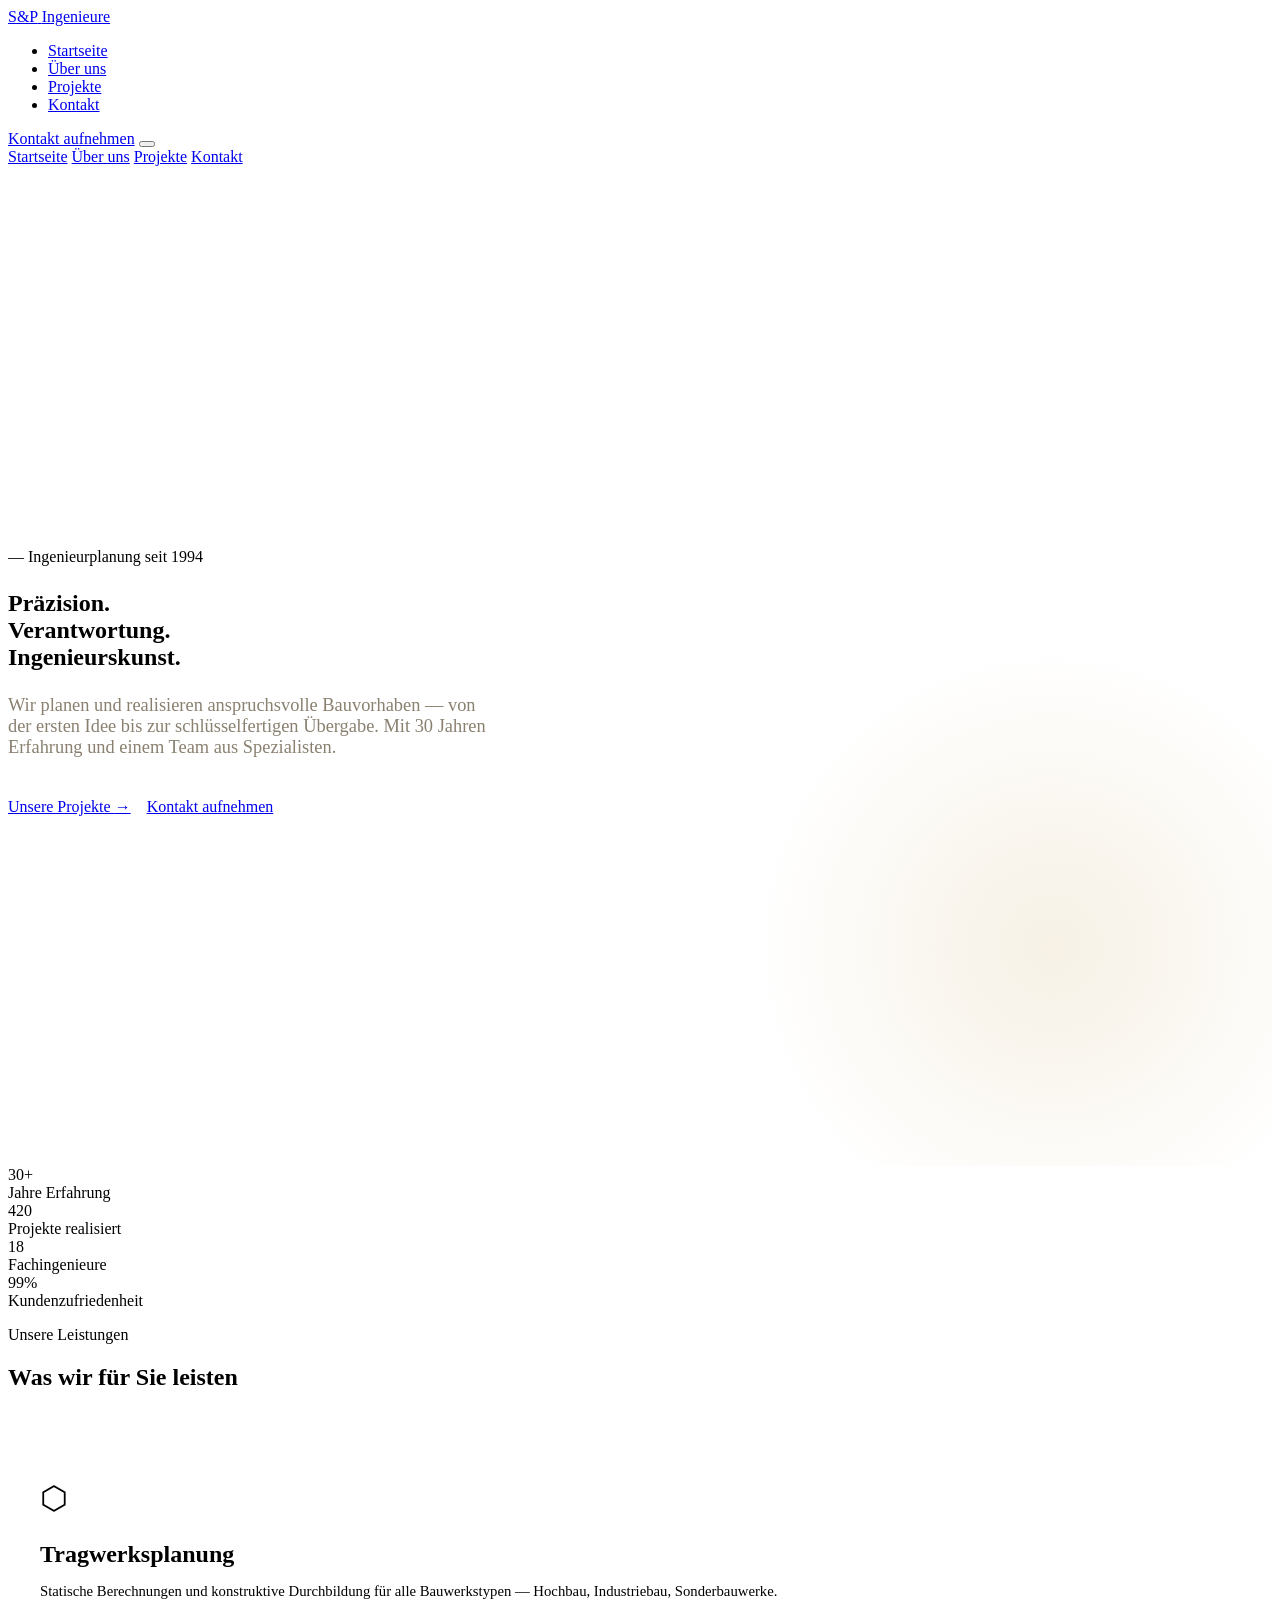
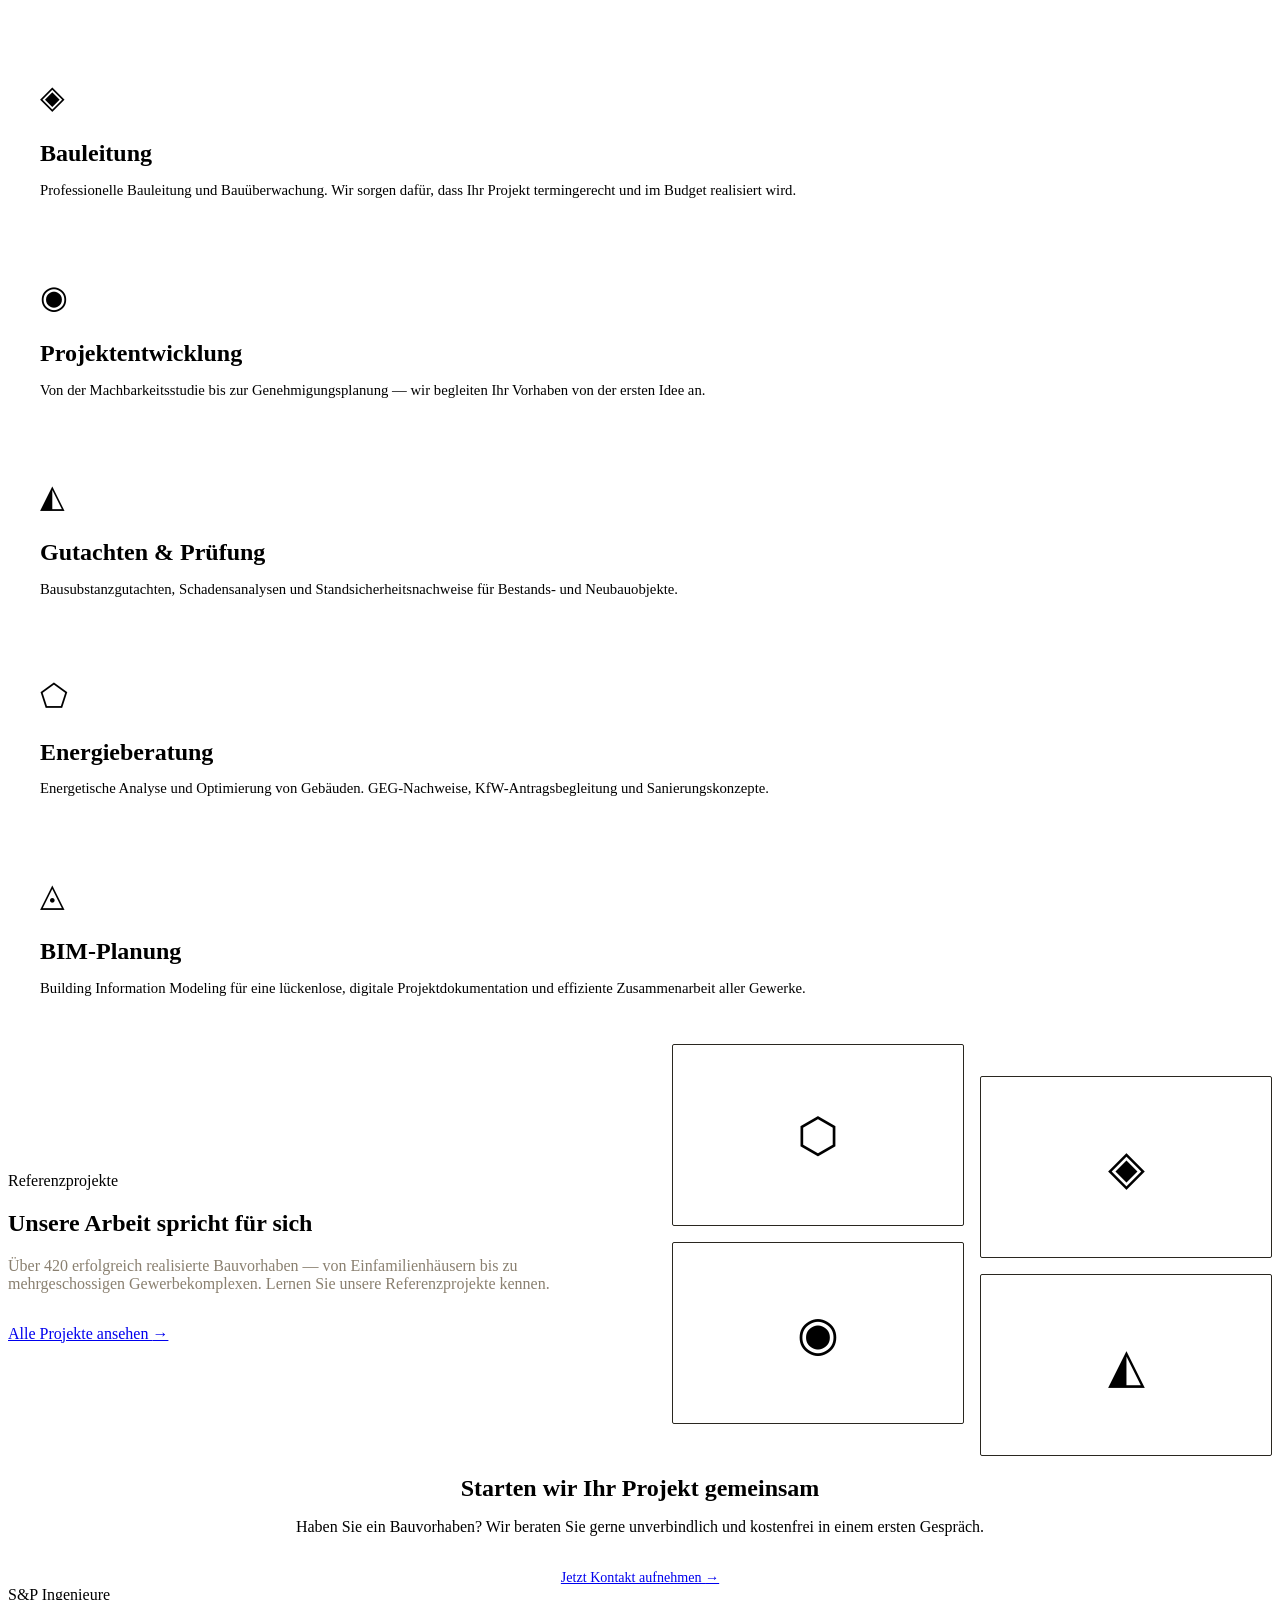
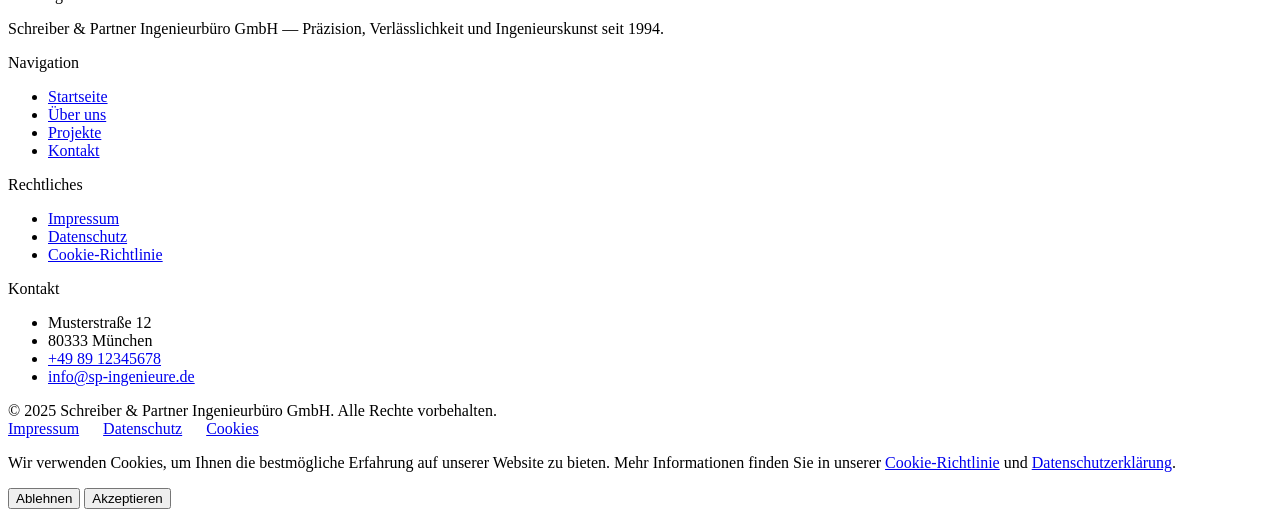
==== index.html @ a84a6de0 "Add files via upload" ====
<!DOCTYPE html>
<html lang="de">
<head>
  <meta charset="UTF-8">
  <meta name="viewport" content="width=device-width, initial-scale=1.0">
  <meta name="description" content="Schreiber & Partner Ingenieure – Ihr Ingenieurbüro für Tragwerksplanung, Bauleitung und Projektentwicklung.">
  <title>Schreiber & Partner Ingenieure</title>
  <link rel="stylesheet" href="static/css/main.css">
  <link rel="icon" href="static/img/placeholder.svg" type="image/svg+xml">
</head>
<body>

<!-- ── Navigation ──────────────────────────────────────────── -->
<nav class="site-nav" role="navigation" aria-label="Hauptnavigation">
  <div class="container">
    <a href="index.html" class="nav-logo" aria-label="Schreiber & Partner Ingenieure – Startseite">
      <span class="nav-logo-mark">S&amp;P</span>
      <span class="nav-logo-tag">Ingenieure</span>
    </a>
    <ul class="nav-links" role="list">
      <li><a href="index.html">Startseite</a></li>
      <li><a href="ueber-uns.html">Über uns</a></li>
      <li><a href="projekte.html">Projekte</a></li>
      <li><a href="kontakt.html">Kontakt</a></li>
    </ul>
    <a href="kontakt.html" class="btn btn--primary nav-cta">Kontakt aufnehmen</a>
    <button class="nav-hamburger" aria-label="Menü öffnen" aria-expanded="false" aria-controls="mobile-menu">
      <span></span><span></span><span></span>
    </button>
  </div>
</nav>

<!-- ── Mobile Menu ─────────────────────────────────────────── -->
<div class="mobile-menu" id="mobile-menu" role="navigation" aria-label="Mobilnavigation">
  <a href="index.html">Startseite</a>
  <a href="ueber-uns.html">Über uns</a>
  <a href="projekte.html">Projekte</a>
  <a href="kontakt.html">Kontakt</a>
</div>

<main class="page-body">

  <!-- ── Hero ──────────────────────────────────────────────── -->
  <section class="hero section--dark" style="padding-block:7rem 6rem;position:relative;overflow:hidden;min-height:88vh;display:flex;align-items:center;">
    <div style="position:absolute;inset:0;background:repeating-linear-gradient(90deg,transparent,transparent 79px,rgba(255,255,255,0.025) 79px,rgba(255,255,255,0.025) 80px);pointer-events:none;"></div>
    <div style="position:absolute;bottom:-80px;right:-80px;width:600px;height:600px;border-radius:50%;background:radial-gradient(circle,rgba(184,137,42,0.12) 0%,transparent 70%);pointer-events:none;"></div>
    <div class="container" style="position:relative;">
      <p class="label" style="color:var(--col-accent);margin-bottom:1.5rem;" data-reveal>— Ingenieurplanung seit 1994</p>
      <h1 data-reveal data-reveal-delay="80" style="max-width:14ch;margin-bottom:1.5rem;color:var(--col-white);">
        Präzision.<br>Verantwortung.<br>Ingenieurskunst.
      </h1>
      <p data-reveal data-reveal-delay="160" style="font-size:1.15rem;color:#8a8070;max-width:52ch;margin-bottom:2.5rem;">
        Wir planen und realisieren anspruchsvolle Bauvorhaben — von der ersten Idee bis zur schlüsselfertigen Übergabe. Mit 30 Jahren Erfahrung und einem Team aus Spezialisten.
      </p>
      <div data-reveal data-reveal-delay="240" style="display:flex;gap:1rem;flex-wrap:wrap;">
        <a href="projekte.html" class="btn btn--primary">Unsere Projekte <span class="arrow">→</span></a>
        <a href="kontakt.html" class="btn btn--outline-light">Kontakt aufnehmen</a>
      </div>
    </div>
  </section>

  <!-- ── Stats ─────────────────────────────────────────────── -->
  <div class="stats-strip">
    <div class="container">
      <div class="stats-grid">
        <div data-reveal>
          <div class="stat-number">30+</div>
          <div class="stat-label">Jahre Erfahrung</div>
        </div>
        <div data-reveal data-reveal-delay="80">
          <div class="stat-number">420</div>
          <div class="stat-label">Projekte realisiert</div>
        </div>
        <div data-reveal data-reveal-delay="160">
          <div class="stat-number">18</div>
          <div class="stat-label">Fachingenieure</div>
        </div>
        <div data-reveal data-reveal-delay="240">
          <div class="stat-number">99%</div>
          <div class="stat-label">Kundenzufriedenheit</div>
        </div>
      </div>
    </div>
  </div>

  <!-- ── Leistungen ────────────────────────────────────────── -->
  <section class="section">
    <div class="container">
      <div style="margin-bottom:3.5rem;" data-reveal>
        <span class="accent-line"></span>
        <p class="label">Unsere Leistungen</p>
        <h2>Was wir für Sie leisten</h2>
      </div>
      <div class="grid-3">
        <div class="leistung-card" data-reveal style="padding:2rem;border:1px solid var(--col-border);background:var(--col-white);">
          <div style="font-size:2rem;margin-bottom:1.2rem;">⬡</div>
          <h3 style="font-size:1.5rem;margin-bottom:.75rem;">Tragwerksplanung</h3>
          <p style="font-size:.92rem;color:var(--col-muted);">Statische Berechnungen und konstruktive Durchbildung für alle Bauwerkstypen — Hochbau, Industriebau, Sonderbauwerke.</p>
        </div>
        <div class="leistung-card" data-reveal data-reveal-delay="80" style="padding:2rem;border:1px solid var(--col-border);background:var(--col-white);">
          <div style="font-size:2rem;margin-bottom:1.2rem;">◈</div>
          <h3 style="font-size:1.5rem;margin-bottom:.75rem;">Bauleitung</h3>
          <p style="font-size:.92rem;color:var(--col-muted);">Professionelle Bauleitung und Bauüberwachung. Wir sorgen dafür, dass Ihr Projekt termingerecht und im Budget realisiert wird.</p>
        </div>
        <div class="leistung-card" data-reveal data-reveal-delay="160" style="padding:2rem;border:1px solid var(--col-border);background:var(--col-white);">
          <div style="font-size:2rem;margin-bottom:1.2rem;">◉</div>
          <h3 style="font-size:1.5rem;margin-bottom:.75rem;">Projektentwicklung</h3>
          <p style="font-size:.92rem;color:var(--col-muted);">Von der Machbarkeitsstudie bis zur Genehmigungsplanung — wir begleiten Ihr Vorhaben von der ersten Idee an.</p>
        </div>
        <div class="leistung-card" data-reveal style="padding:2rem;border:1px solid var(--col-border);background:var(--col-white);">
          <div style="font-size:2rem;margin-bottom:1.2rem;">◭</div>
          <h3 style="font-size:1.5rem;margin-bottom:.75rem;">Gutachten & Prüfung</h3>
          <p style="font-size:.92rem;color:var(--col-muted);">Bausubstanzgutachten, Schadensanalysen und Standsicherheitsnachweise für Bestands- und Neubauobjekte.</p>
        </div>
        <div class="leistung-card" data-reveal data-reveal-delay="80" style="padding:2rem;border:1px solid var(--col-border);background:var(--col-white);">
          <div style="font-size:2rem;margin-bottom:1.2rem;">⬠</div>
          <h3 style="font-size:1.5rem;margin-bottom:.75rem;">Energieberatung</h3>
          <p style="font-size:.92rem;color:var(--col-muted);">Energetische Analyse und Optimierung von Gebäuden. GEG-Nachweise, KfW-Antragsbegleitung und Sanierungskonzepte.</p>
        </div>
        <div class="leistung-card" data-reveal data-reveal-delay="160" style="padding:2rem;border:1px solid var(--col-border);background:var(--col-white);">
          <div style="font-size:2rem;margin-bottom:1.2rem;">◬</div>
          <h3 style="font-size:1.5rem;margin-bottom:.75rem;">BIM-Planung</h3>
          <p style="font-size:.92rem;color:var(--col-muted);">Building Information Modeling für eine lückenlose, digitale Projektdokumentation und effiziente Zusammenarbeit aller Gewerke.</p>
        </div>
      </div>
    </div>
  </section>

  <!-- ── Referenz-Teaser ────────────────────────────────────── -->
  <section class="section section--dark">
    <div class="container" style="display:grid;grid-template-columns:1fr 1fr;gap:4rem;align-items:center;">
      <div data-reveal>
        <span class="accent-line"></span>
        <p class="label" style="color:var(--col-accent);">Referenzprojekte</p>
        <h2 style="color:var(--col-white);margin-bottom:1.2rem;">Unsere Arbeit spricht für sich</h2>
        <p style="color:#8a8070;margin-bottom:2rem;">Über 420 erfolgreich realisierte Bauvorhaben — von Einfamilienhäusern bis zu mehrgeschossigen Gewerbekomplexen. Lernen Sie unsere Referenzprojekte kennen.</p>
        <a href="projekte.html" class="btn btn--outline-light">Alle Projekte ansehen <span class="arrow">→</span></a>
      </div>
      <div data-reveal data-reveal-delay="120" style="display:grid;grid-template-columns:1fr 1fr;gap:1rem;">
        <div style="height:180px;background:var(--col-dark-2);border:1px solid #2a2720;border-radius:2px;display:flex;align-items:center;justify-content:center;font-family:var(--ff-display);font-size:3rem;color:var(--col-accent);">⬡</div>
        <div style="height:180px;background:var(--col-dark-2);border:1px solid #2a2720;border-radius:2px;display:flex;align-items:center;justify-content:center;font-family:var(--ff-display);font-size:3rem;color:var(--col-accent);margin-top:2rem;">◈</div>
        <div style="height:180px;background:var(--col-dark-2);border:1px solid #2a2720;border-radius:2px;display:flex;align-items:center;justify-content:center;font-family:var(--ff-display);font-size:3rem;color:var(--col-accent);margin-top:-2rem;">◉</div>
        <div style="height:180px;background:var(--col-dark-2);border:1px solid #2a2720;border-radius:2px;display:flex;align-items:center;justify-content:center;font-family:var(--ff-display);font-size:3rem;color:var(--col-accent);">◭</div>
      </div>
    </div>
  </section>

  <!-- ── CTA ───────────────────────────────────────────────── -->
  <section class="section section--surface" style="text-align:center;">
    <div class="container">
      <div data-reveal>
        <span class="accent-line" style="margin-inline:auto;display:block;width:48px;"></span>
        <h2 style="margin-bottom:1rem;">Starten wir Ihr Projekt gemeinsam</h2>
        <p style="margin-inline:auto;margin-bottom:2rem;color:var(--col-muted);">
          Haben Sie ein Bauvorhaben? Wir beraten Sie gerne unverbindlich und kostenfrei in einem ersten Gespräch.
        </p>
        <a href="kontakt.html" class="btn btn--primary" style="font-size:.88rem;">Jetzt Kontakt aufnehmen <span class="arrow">→</span></a>
      </div>
    </div>
  </section>

</main>

<!-- ── Footer ─────────────────────────────────────────────── -->
<footer class="site-footer" aria-label="Seitenfuß">
  <div class="container">
    <div class="footer-inner">
      <div>
        <div class="footer-brand-name">S&amp;P Ingenieure</div>
        <p class="footer-desc">Schreiber & Partner Ingenieurbüro GmbH — Präzision, Verlässlichkeit und Ingenieurskunst seit 1994.</p>
      </div>
      <div>
        <div class="footer-col-title">Navigation</div>
        <ul class="footer-links">
          <li><a href="index.html">Startseite</a></li>
          <li><a href="ueber-uns.html">Über uns</a></li>
          <li><a href="projekte.html">Projekte</a></li>
          <li><a href="kontakt.html">Kontakt</a></li>
        </ul>
      </div>
      <div>
        <div class="footer-col-title">Rechtliches</div>
        <ul class="footer-links">
          <li><a href="impressum.html">Impressum</a></li>
          <li><a href="datenschutz.html">Datenschutz</a></li>
          <li><a href="cookies.html">Cookie-Richtlinie</a></li>
        </ul>
      </div>
      <div>
        <div class="footer-col-title">Kontakt</div>
        <ul class="footer-links">
          <li>Musterstraße 12</li>
          <li>80333 München</li>
          <li><a href="tel:+498912345678">+49 89 12345678</a></li>
          <li><a href="mailto:info@sp-ingenieure.de">info@sp-ingenieure.de</a></li>
        </ul>
      </div>
    </div>
    <div class="footer-bottom">
      <span>© 2025 Schreiber & Partner Ingenieurbüro GmbH. Alle Rechte vorbehalten.</span>
      <div style="display:flex;gap:1.5rem;">
        <a href="impressum.html">Impressum</a>
        <a href="datenschutz.html">Datenschutz</a>
        <a href="cookies.html">Cookies</a>
      </div>
    </div>
  </div>
</footer>

<!-- ── Cookie Banner ───────────────────────────────────────── -->
<div class="cookie-banner" role="dialog" aria-live="polite" aria-label="Cookie-Einwilligung">
  <p class="cookie-banner-text">
    Wir verwenden Cookies, um Ihnen die bestmögliche Erfahrung auf unserer Website zu bieten.
    Mehr Informationen finden Sie in unserer <a href="cookies.html">Cookie-Richtlinie</a> und <a href="datenschutz.html">Datenschutzerklärung</a>.
  </p>
  <div class="cookie-actions">
    <button class="btn btn--outline-light" data-cookie-decline>Ablehnen</button>
    <button class="btn btn--primary" data-cookie-accept>Akzeptieren</button>
  </div>
</div>

<script src="static/js/main.js"></script>
</body>
</html>
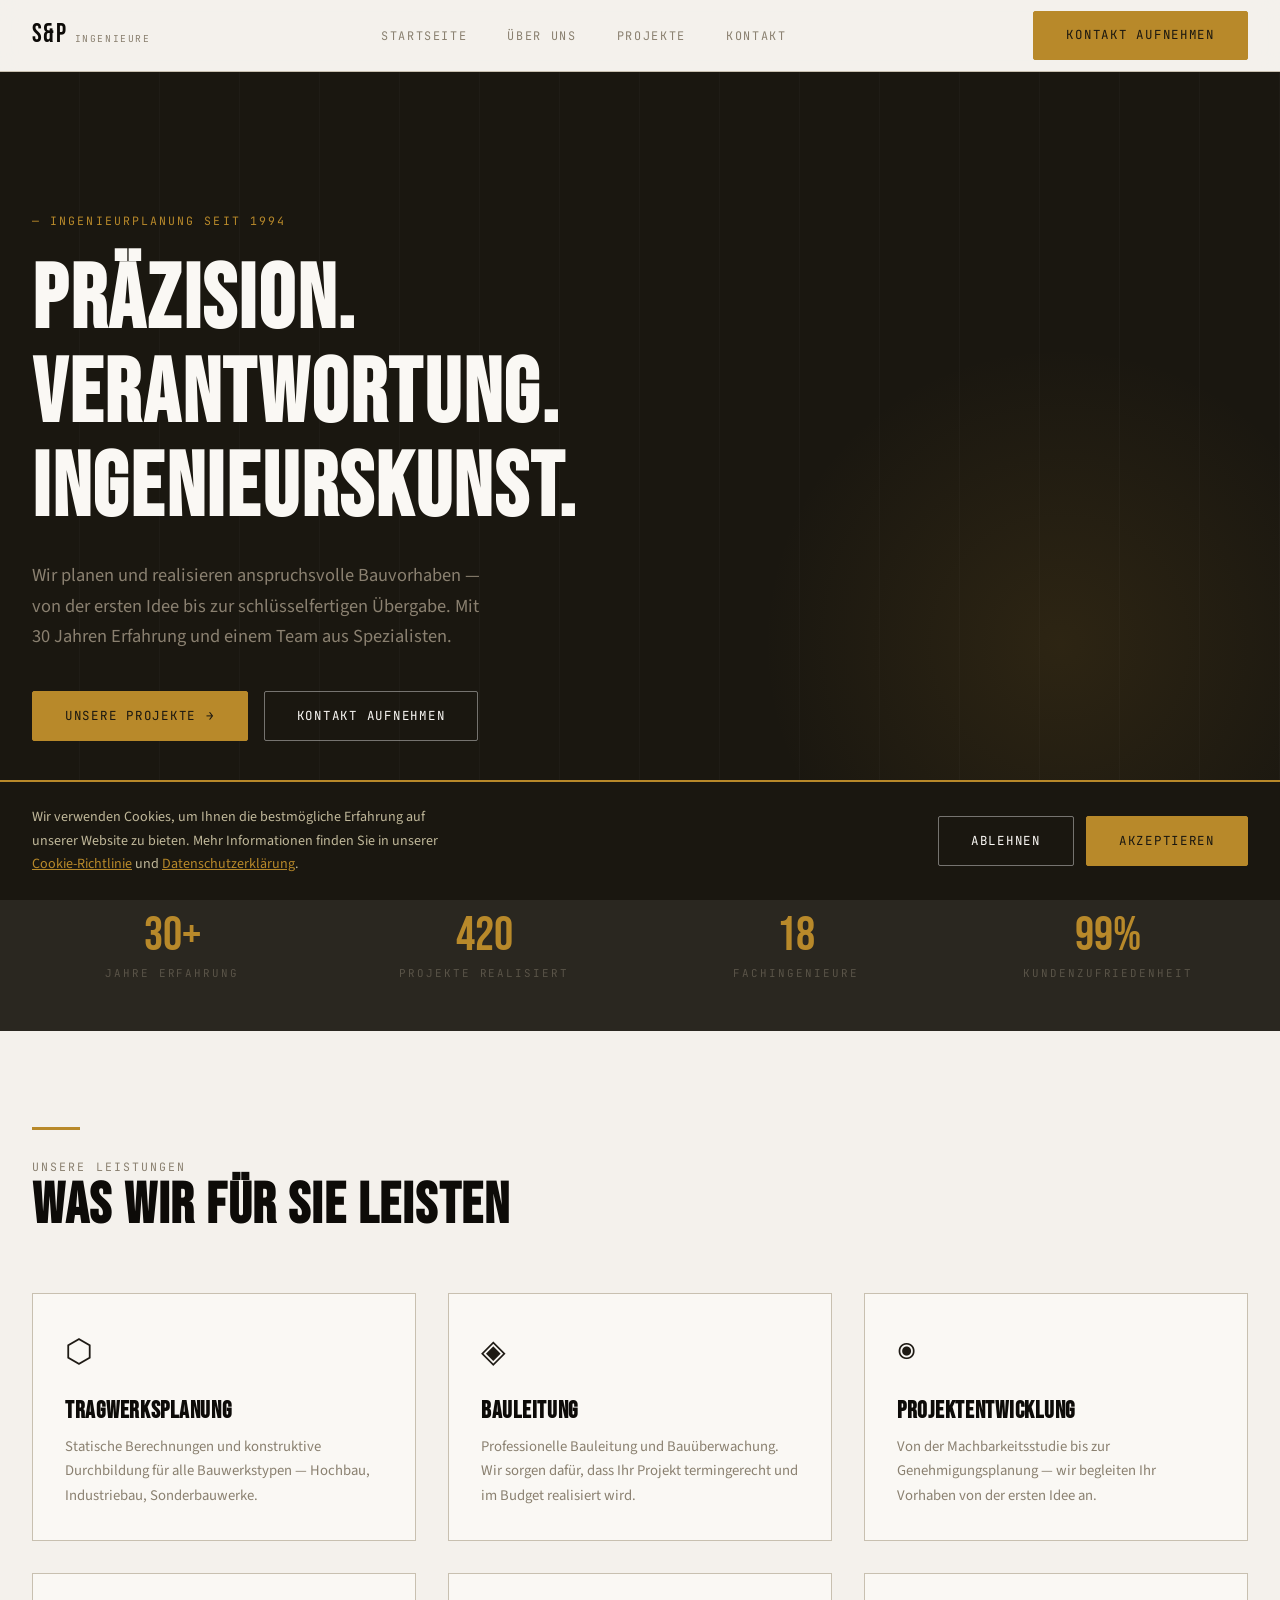
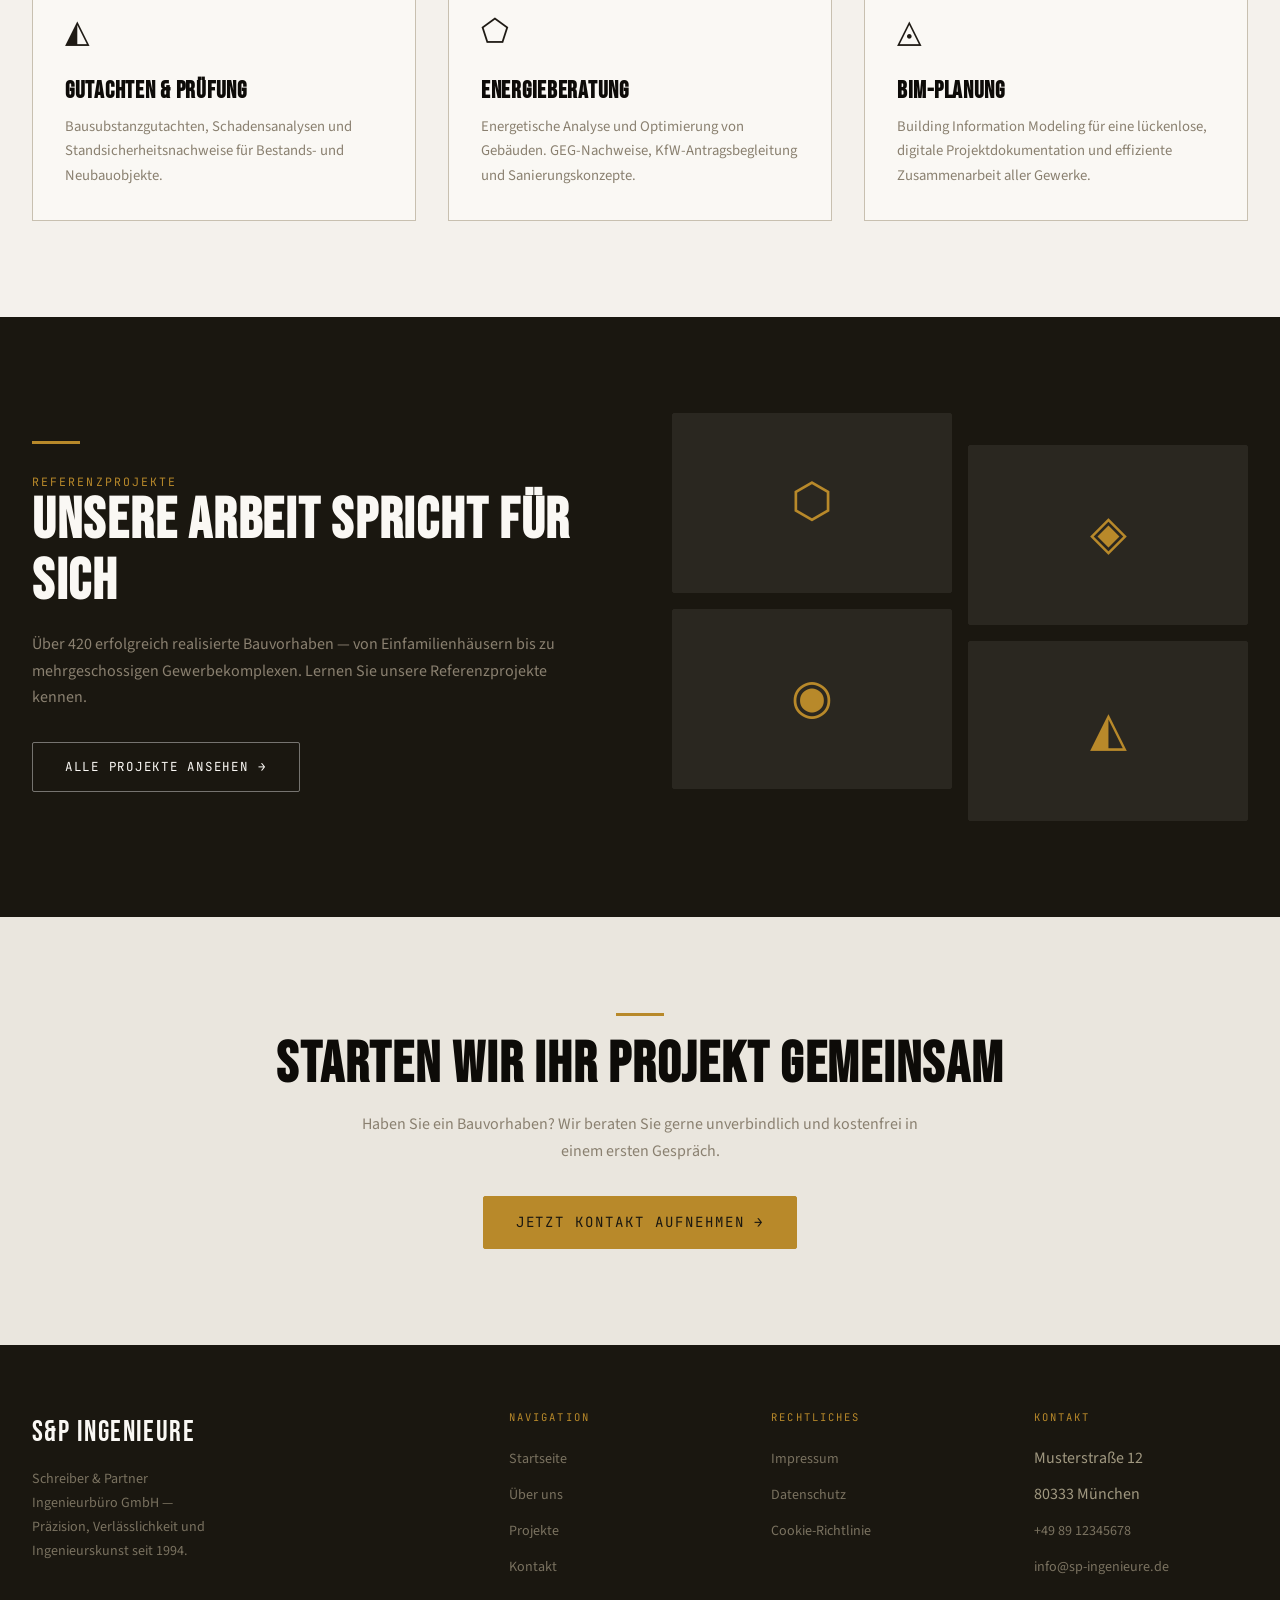
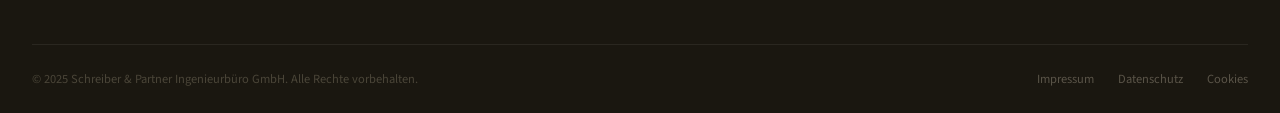
==== commit 07df5b67: "Update index.html" ====
--- a/index.html
+++ b/index.html
@@ -13,17 +13,17 @@
 <!-- ── Navigation ──────────────────────────────────────────── -->
 <nav class="site-nav" role="navigation" aria-label="Hauptnavigation">
   <div class="container">
-    <a href="index.html" class="nav-logo" aria-label="Schreiber & Partner Ingenieure – Startseite">
+    <a href="/" class="nav-logo" aria-label="Schreiber & Partner Ingenieure – Startseite">
       <span class="nav-logo-mark">S&amp;P</span>
       <span class="nav-logo-tag">Ingenieure</span>
     </a>
     <ul class="nav-links" role="list">
-      <li><a href="index.html">Startseite</a></li>
-      <li><a href="ueber-uns.html">Über uns</a></li>
-      <li><a href="projekte.html">Projekte</a></li>
-      <li><a href="kontakt.html">Kontakt</a></li>
+      <li><a href="/">Startseite</a></li>
+      <li><a href="/ueber-uns">Über uns</a></li>
+      <li><a href="/projekte">Projekte</a></li>
+      <li><a href="/kontakt">Kontakt</a></li>
     </ul>
-    <a href="kontakt.html" class="btn btn--primary nav-cta">Kontakt aufnehmen</a>
+    <a href="/kontakt" class="btn btn--primary nav-cta">Kontakt aufnehmen</a>
     <button class="nav-hamburger" aria-label="Menü öffnen" aria-expanded="false" aria-controls="mobile-menu">
       <span></span><span></span><span></span>
     </button>
@@ -32,10 +32,10 @@
 
 <!-- ── Mobile Menu ─────────────────────────────────────────── -->
 <div class="mobile-menu" id="mobile-menu" role="navigation" aria-label="Mobilnavigation">
-  <a href="index.html">Startseite</a>
-  <a href="ueber-uns.html">Über uns</a>
-  <a href="projekte.html">Projekte</a>
-  <a href="kontakt.html">Kontakt</a>
+  <a href="/">Startseite</a>
+  <a href="/ueber-uns">Über uns</a>
+  <a href="/projekte">Projekte</a>
+  <a href="/kontakt">Kontakt</a>
 </div>
 
 <main class="page-body">
@@ -53,8 +53,8 @@
         Wir planen und realisieren anspruchsvolle Bauvorhaben — von der ersten Idee bis zur schlüsselfertigen Übergabe. Mit 30 Jahren Erfahrung und einem Team aus Spezialisten.
       </p>
       <div data-reveal data-reveal-delay="240" style="display:flex;gap:1rem;flex-wrap:wrap;">
-        <a href="projekte.html" class="btn btn--primary">Unsere Projekte <span class="arrow">→</span></a>
-        <a href="kontakt.html" class="btn btn--outline-light">Kontakt aufnehmen</a>
+        <a href="/projekte" class="btn btn--primary">Unsere Projekte <span class="arrow">→</span></a>
+        <a href="/kontakt" class="btn btn--outline-light">Kontakt aufnehmen</a>
       </div>
     </div>
   </section>
@@ -134,7 +134,7 @@
         <p class="label" style="color:var(--col-accent);">Referenzprojekte</p>
         <h2 style="color:var(--col-white);margin-bottom:1.2rem;">Unsere Arbeit spricht für sich</h2>
         <p style="color:#8a8070;margin-bottom:2rem;">Über 420 erfolgreich realisierte Bauvorhaben — von Einfamilienhäusern bis zu mehrgeschossigen Gewerbekomplexen. Lernen Sie unsere Referenzprojekte kennen.</p>
-        <a href="projekte.html" class="btn btn--outline-light">Alle Projekte ansehen <span class="arrow">→</span></a>
+        <a href="/projekte" class="btn btn--outline-light">Alle Projekte ansehen <span class="arrow">→</span></a>
       </div>
       <div data-reveal data-reveal-delay="120" style="display:grid;grid-template-columns:1fr 1fr;gap:1rem;">
         <div style="height:180px;background:var(--col-dark-2);border:1px solid #2a2720;border-radius:2px;display:flex;align-items:center;justify-content:center;font-family:var(--ff-display);font-size:3rem;color:var(--col-accent);">⬡</div>
@@ -154,7 +154,7 @@
         <p style="margin-inline:auto;margin-bottom:2rem;color:var(--col-muted);">
           Haben Sie ein Bauvorhaben? Wir beraten Sie gerne unverbindlich und kostenfrei in einem ersten Gespräch.
         </p>
-        <a href="kontakt.html" class="btn btn--primary" style="font-size:.88rem;">Jetzt Kontakt aufnehmen <span class="arrow">→</span></a>
+        <a href="/kontakt" class="btn btn--primary" style="font-size:.88rem;">Jetzt Kontakt aufnehmen <span class="arrow">→</span></a>
       </div>
     </div>
   </section>
@@ -172,18 +172,18 @@
       <div>
         <div class="footer-col-title">Navigation</div>
         <ul class="footer-links">
-          <li><a href="index.html">Startseite</a></li>
-          <li><a href="ueber-uns.html">Über uns</a></li>
-          <li><a href="projekte.html">Projekte</a></li>
-          <li><a href="kontakt.html">Kontakt</a></li>
+          <li><a href="/">Startseite</a></li>
+          <li><a href="/ueber-uns">Über uns</a></li>
+          <li><a href="/projekte">Projekte</a></li>
+          <li><a href="/kontakt">Kontakt</a></li>
         </ul>
       </div>
       <div>
         <div class="footer-col-title">Rechtliches</div>
         <ul class="footer-links">
-          <li><a href="impressum.html">Impressum</a></li>
-          <li><a href="datenschutz.html">Datenschutz</a></li>
-          <li><a href="cookies.html">Cookie-Richtlinie</a></li>
+          <li><a href="/impressum">Impressum</a></li>
+          <li><a href="/datenschutz">Datenschutz</a></li>
+          <li><a href="/cookies">Cookie-Richtlinie</a></li>
         </ul>
       </div>
       <div>
@@ -199,9 +199,9 @@
     <div class="footer-bottom">
       <span>© 2025 Schreiber & Partner Ingenieurbüro GmbH. Alle Rechte vorbehalten.</span>
       <div style="display:flex;gap:1.5rem;">
-        <a href="impressum.html">Impressum</a>
-        <a href="datenschutz.html">Datenschutz</a>
-        <a href="cookies.html">Cookies</a>
+        <a href="/impressum">Impressum</a>
+        <a href="/datenschutz">Datenschutz</a>
+        <a href="/cookies">Cookies</a>
       </div>
     </div>
   </div>
@@ -211,7 +211,7 @@
 <div class="cookie-banner" role="dialog" aria-live="polite" aria-label="Cookie-Einwilligung">
   <p class="cookie-banner-text">
     Wir verwenden Cookies, um Ihnen die bestmögliche Erfahrung auf unserer Website zu bieten.
-    Mehr Informationen finden Sie in unserer <a href="cookies.html">Cookie-Richtlinie</a> und <a href="datenschutz.html">Datenschutzerklärung</a>.
+    Mehr Informationen finden Sie in unserer <a href="/cookies">Cookie-Richtlinie</a> und <a href="/datenschutz">Datenschutzerklärung</a>.
   </p>
   <div class="cookie-actions">
     <button class="btn btn--outline-light" data-cookie-decline>Ablehnen</button>
@@ -221,4 +221,4 @@
 
 <script src="static/js/main.js"></script>
 </body>
-</html>+</html>
--- a/static/css/main.css
+++ b/static/css/main.css
@@ -0,0 +1,647 @@
+/* ============================================================
+   SCHREIBER & PARTNER INGENIEURE — Zentrale Styles
+   ============================================================ */
+
+@import url('https://fonts.googleapis.com/css2?family=Bebas+Neue&family=Libre+Baskerville:ital,wght@0,400;0,700;1,400&family=JetBrains+Mono:wght@400;500&family=Source+Sans+3:wght@300;400;600;700&display=swap');
+
+/* ── CSS Variables ─────────────────────────────────────────── */
+:root {
+  --col-bg:         #f4f1ec;
+  --col-surface:    #eae6de;
+  --col-border:     #c8c0b0;
+  --col-muted:      #8a8070;
+  --col-text:       #1e1a14;
+  --col-heading:    #0d0b08;
+  --col-accent:     #b8892a;
+  --col-accent-dim: #d4a94a;
+  --col-dark:       #1a1710;
+  --col-dark-2:     #2a2720;
+  --col-white:      #faf8f4;
+
+  --ff-display:   'Bebas Neue', sans-serif;
+  --ff-serif:     'Libre Baskerville', Georgia, serif;
+  --ff-body:      'Source Sans 3', sans-serif;
+  --ff-mono:      'JetBrains Mono', monospace;
+
+  --nav-h:        72px;
+  --max-w:        1280px;
+  --radius:       2px;
+  --transition:   0.22s ease;
+}
+
+/* ── Reset ─────────────────────────────────────────────────── */
+*, *::before, *::after { box-sizing: border-box; margin: 0; padding: 0; }
+html { scroll-behavior: smooth; font-size: 16px; }
+body {
+  font-family: var(--ff-body);
+  background: var(--col-bg);
+  color: var(--col-text);
+  line-height: 1.65;
+  min-height: 100vh;
+  display: flex;
+  flex-direction: column;
+}
+img { display: block; max-width: 100%; height: auto; }
+a { color: inherit; text-decoration: none; }
+ul { list-style: none; }
+button { cursor: pointer; border: none; background: none; font: inherit; }
+
+/* ── Typography ─────────────────────────────────────────────── */
+h1, h2, h3, h4 { font-family: var(--ff-display); letter-spacing: 0.03em; line-height: 1.05; color: var(--col-heading); }
+h1 { font-size: clamp(2.8rem, 7vw, 6rem); }
+h2 { font-size: clamp(2rem, 4.5vw, 3.6rem); }
+h3 { font-size: clamp(1.4rem, 3vw, 2.2rem); }
+h4 { font-size: 1.2rem; letter-spacing: 0.08em; }
+
+p { font-size: 1rem; color: var(--col-text); max-width: 70ch; }
+
+.label {
+  font-family: var(--ff-mono);
+  font-size: 0.72rem;
+  letter-spacing: 0.18em;
+  text-transform: uppercase;
+  color: var(--col-muted);
+}
+
+.accent-line {
+  display: inline-block;
+  width: 48px;
+  height: 3px;
+  background: var(--col-accent);
+  margin-bottom: 1.2rem;
+}
+
+/* ── Layout helpers ─────────────────────────────────────────── */
+.container {
+  width: 100%;
+  max-width: var(--max-w);
+  margin-inline: auto;
+  padding-inline: 2rem;
+}
+.section { padding-block: 6rem; }
+.section--dark {
+  background: var(--col-dark);
+  color: var(--col-white);
+}
+.section--dark h1,
+.section--dark h2,
+.section--dark h3,
+.section--dark h4 { color: var(--col-white); }
+.section--dark p { color: #c0b89a; }
+.section--surface { background: var(--col-surface); }
+
+.grid-2 { display: grid; grid-template-columns: 1fr 1fr; gap: 3rem; }
+.grid-3 { display: grid; grid-template-columns: repeat(3, 1fr); gap: 2rem; }
+
+/* ── Buttons ─────────────────────────────────────────────────── */
+.btn {
+  display: inline-flex;
+  align-items: center;
+  gap: 0.6rem;
+  padding: 0.85rem 2rem;
+  font-family: var(--ff-mono);
+  font-size: 0.78rem;
+  letter-spacing: 0.14em;
+  text-transform: uppercase;
+  border: 1.5px solid currentColor;
+  transition: var(--transition);
+  border-radius: var(--radius);
+}
+.btn--primary {
+  background: var(--col-accent);
+  color: var(--col-dark);
+  border-color: var(--col-accent);
+}
+.btn--primary:hover { background: var(--col-accent-dim); border-color: var(--col-accent-dim); }
+.btn--outline { color: var(--col-text); border-color: var(--col-border); }
+.btn--outline:hover { border-color: var(--col-accent); color: var(--col-accent); }
+.btn--outline-light { color: var(--col-white); border-color: rgba(255,255,255,0.4); }
+.btn--outline-light:hover { border-color: var(--col-accent); color: var(--col-accent); }
+.btn .arrow { transition: transform var(--transition); }
+.btn:hover .arrow { transform: translateX(5px); }
+
+/* ── Navigation ─────────────────────────────────────────────── */
+.site-nav {
+  position: fixed;
+  top: 0; left: 0; right: 0;
+  z-index: 900;
+  height: var(--nav-h);
+  background: rgba(244, 241, 236, 0.92);
+  backdrop-filter: blur(12px);
+  border-bottom: 1px solid var(--col-border);
+  display: flex;
+  align-items: center;
+}
+.site-nav .container {
+  display: flex;
+  align-items: center;
+  justify-content: space-between;
+}
+.nav-logo {
+  display: flex;
+  align-items: baseline;
+  gap: 0.5rem;
+}
+.nav-logo-mark {
+  font-family: var(--ff-display);
+  font-size: 1.6rem;
+  color: var(--col-heading);
+  letter-spacing: 0.05em;
+}
+.nav-logo-tag {
+  font-family: var(--ff-mono);
+  font-size: 0.6rem;
+  letter-spacing: 0.16em;
+  color: var(--col-muted);
+  text-transform: uppercase;
+}
+.nav-links {
+  display: flex;
+  align-items: center;
+  gap: 2.5rem;
+}
+.nav-links a {
+  font-family: var(--ff-mono);
+  font-size: 0.74rem;
+  letter-spacing: 0.14em;
+  text-transform: uppercase;
+  color: var(--col-muted);
+  transition: color var(--transition);
+  position: relative;
+}
+.nav-links a::after {
+  content: '';
+  position: absolute;
+  bottom: -4px; left: 0; right: 0;
+  height: 2px;
+  background: var(--col-accent);
+  transform: scaleX(0);
+  transform-origin: left;
+  transition: transform var(--transition);
+}
+.nav-links a:hover,
+.nav-links a.active { color: var(--col-text); }
+.nav-links a:hover::after,
+.nav-links a.active::after { transform: scaleX(1); }
+.nav-links a.active { color: var(--col-accent); }
+.nav-cta { margin-left: 1rem; }
+
+.nav-hamburger {
+  display: none;
+  flex-direction: column;
+  gap: 5px;
+  padding: 6px;
+}
+.nav-hamburger span {
+  display: block;
+  width: 24px;
+  height: 2px;
+  background: var(--col-text);
+  transition: var(--transition);
+}
+.mobile-menu {
+  display: none;
+  position: fixed;
+  top: var(--nav-h); left: 0; right: 0;
+  background: var(--col-bg);
+  border-bottom: 1px solid var(--col-border);
+  padding: 2rem;
+  flex-direction: column;
+  gap: 1.5rem;
+  z-index: 899;
+}
+.mobile-menu.open { display: flex; }
+.mobile-menu a {
+  font-family: var(--ff-mono);
+  font-size: 0.82rem;
+  letter-spacing: 0.14em;
+  text-transform: uppercase;
+  color: var(--col-text);
+  border-bottom: 1px solid var(--col-border);
+  padding-bottom: 1rem;
+}
+
+/* ── Footer ─────────────────────────────────────────────────── */
+.site-footer {
+  background: var(--col-dark);
+  color: #a09880;
+  margin-top: auto;
+}
+.footer-inner {
+  display: grid;
+  grid-template-columns: 2fr 1fr 1fr 1fr;
+  gap: 3rem;
+  padding-block: 4rem;
+}
+.footer-brand-name {
+  font-family: var(--ff-display);
+  font-size: 1.8rem;
+  color: var(--col-white);
+  letter-spacing: 0.05em;
+  margin-bottom: 0.75rem;
+}
+.footer-desc {
+  font-size: 0.88rem;
+  line-height: 1.7;
+  color: #7a7260;
+  max-width: 28ch;
+}
+.footer-col-title {
+  font-family: var(--ff-mono);
+  font-size: 0.66rem;
+  letter-spacing: 0.2em;
+  text-transform: uppercase;
+  color: var(--col-accent);
+  margin-bottom: 1.2rem;
+}
+.footer-links { display: flex; flex-direction: column; gap: 0.6rem; }
+.footer-links a {
+  font-size: 0.88rem;
+  color: #7a7260;
+  transition: color var(--transition);
+}
+.footer-links a:hover { color: var(--col-white); }
+.footer-bottom {
+  border-top: 1px solid #2a2720;
+  padding-block: 1.5rem;
+  display: flex;
+  justify-content: space-between;
+  align-items: center;
+  font-size: 0.78rem;
+  color: #4a4538;
+}
+.footer-bottom a { color: #5a5448; transition: color var(--transition); }
+.footer-bottom a:hover { color: var(--col-accent); }
+
+/* ── Cookie Banner ───────────────────────────────────────────── */
+.cookie-banner {
+  position: fixed;
+  bottom: 0; left: 0; right: 0;
+  z-index: 9999;
+  background: var(--col-dark);
+  border-top: 2px solid var(--col-accent);
+  padding: 1.5rem 2rem;
+  display: flex;
+  align-items: center;
+  justify-content: space-between;
+  gap: 2rem;
+  transform: translateY(100%);
+  transition: transform 0.4s cubic-bezier(0.16, 1, 0.3, 1);
+}
+.cookie-banner.visible { transform: translateY(0); }
+.cookie-banner-text { font-size: 0.88rem; color: #c0b89a; max-width: 60ch; }
+.cookie-banner-text a { color: var(--col-accent); text-decoration: underline; }
+.cookie-actions { display: flex; gap: 0.75rem; flex-shrink: 0; }
+
+/* ── Page top spacer ─────────────────────────────────────────── */
+.page-body { padding-top: var(--nav-h); flex: 1; }
+
+/* ── Page Hero (inner pages) ─────────────────────────────────── */
+.page-hero {
+  background: var(--col-dark);
+  padding-block: 5rem 4rem;
+  position: relative;
+  overflow: hidden;
+}
+.page-hero::before {
+  content: '';
+  position: absolute;
+  inset: 0;
+  background: repeating-linear-gradient(
+    90deg,
+    transparent,
+    transparent 79px,
+    rgba(255,255,255,0.025) 79px,
+    rgba(255,255,255,0.025) 80px
+  );
+}
+.page-hero .container { position: relative; }
+.page-hero-label { margin-bottom: 1rem; color: var(--col-accent); }
+.page-hero h1 { color: var(--col-white); margin-bottom: 1rem; }
+.page-hero-sub { color: #8a8070; font-size: 1.1rem; max-width: 55ch; }
+
+/* ── Forms ─────────────────────────────────────────────────────── */
+.form-group { display: flex; flex-direction: column; gap: 0.5rem; margin-bottom: 1.5rem; }
+.form-label {
+  font-family: var(--ff-mono);
+  font-size: 0.72rem;
+  letter-spacing: 0.15em;
+  text-transform: uppercase;
+  color: var(--col-muted);
+}
+.form-input,
+.form-textarea,
+.form-select {
+  width: 100%;
+  padding: 0.85rem 1rem;
+  font-family: var(--ff-body);
+  font-size: 0.95rem;
+  color: var(--col-text);
+  background: var(--col-white);
+  border: 1.5px solid var(--col-border);
+  border-radius: var(--radius);
+  transition: border-color var(--transition), box-shadow var(--transition);
+  outline: none;
+}
+.form-input:focus,
+.form-textarea:focus,
+.form-select:focus {
+  border-color: var(--col-accent);
+  box-shadow: 0 0 0 3px rgba(184, 137, 42, 0.15);
+}
+.form-textarea { resize: vertical; min-height: 140px; }
+.form-input.error,
+.form-textarea.error { border-color: #c0392b; }
+.form-error-msg { font-size: 0.8rem; color: #c0392b; margin-top: 0.25rem; }
+.form-success {
+  padding: 1.5rem;
+  background: #e8f4e8;
+  border: 1px solid #4caf50;
+  border-radius: var(--radius);
+  font-size: 0.92rem;
+  color: #2e7d32;
+  display: none;
+}
+.form-success.visible { display: block; }
+
+/* ── Project cards ─────────────────────────────────────────────── */
+.projects-grid {
+  display: grid;
+  grid-template-columns: repeat(auto-fill, minmax(340px, 1fr));
+  gap: 2rem;
+}
+.project-card {
+  background: var(--col-white);
+  border: 1px solid var(--col-border);
+  border-radius: var(--radius);
+  overflow: hidden;
+  display: flex;
+  flex-direction: column;
+  transition: box-shadow var(--transition), transform var(--transition);
+}
+.project-card:hover { box-shadow: 0 16px 48px rgba(0,0,0,0.12); transform: translateY(-4px); }
+
+/* Skeleton loading */
+.skeleton {
+  background: linear-gradient(90deg, var(--col-surface) 25%, var(--col-border) 50%, var(--col-surface) 75%);
+  background-size: 200% 100%;
+  animation: shimmer 1.4s infinite;
+  border-radius: var(--radius);
+}
+@keyframes shimmer { 0% { background-position: 200% 0; } 100% { background-position: -200% 0; } }
+.skeleton-img { width: 100%; height: 220px; }
+.skeleton-body { padding: 1.5rem; display: flex; flex-direction: column; gap: 0.75rem; }
+.skeleton-line { height: 14px; border-radius: 3px; }
+.skeleton-line--title { height: 22px; width: 70%; }
+.skeleton-line--short { width: 40%; }
+
+.card-img-wrap { position: relative; overflow: hidden; height: 220px; }
+.card-img-wrap img { width: 100%; height: 100%; object-fit: cover; transition: transform 0.4s ease; }
+.project-card:hover .card-img-wrap img { transform: scale(1.06); }
+.card-img-count {
+  position: absolute;
+  bottom: 10px; right: 10px;
+  background: rgba(0,0,0,0.6);
+  color: #fff;
+  font-family: var(--ff-mono);
+  font-size: 0.68rem;
+  letter-spacing: 0.1em;
+  padding: 3px 8px;
+  border-radius: 2px;
+}
+.card-body { padding: 1.5rem; flex: 1; display: flex; flex-direction: column; }
+.card-title { font-size: 1.4rem; margin-bottom: 0.75rem; }
+.card-desc { font-size: 0.92rem; color: var(--col-muted); line-height: 1.6; flex: 1; }
+.card-footer {
+  display: flex;
+  align-items: center;
+  justify-content: space-between;
+  margin-top: 1.25rem;
+  padding-top: 1rem;
+  border-top: 1px solid var(--col-border);
+}
+.card-tag {
+  font-family: var(--ff-mono);
+  font-size: 0.65rem;
+  letter-spacing: 0.12em;
+  text-transform: uppercase;
+  color: var(--col-accent);
+  background: rgba(184,137,42,0.08);
+  padding: 3px 8px;
+  border-radius: 2px;
+}
+.card-link {
+  font-family: var(--ff-mono);
+  font-size: 0.7rem;
+  letter-spacing: 0.1em;
+  text-transform: uppercase;
+  color: var(--col-muted);
+  transition: color var(--transition);
+}
+.card-link:hover { color: var(--col-accent); }
+
+/* Error state */
+.load-error {
+  grid-column: 1 / -1;
+  text-align: center;
+  padding: 4rem 2rem;
+  color: var(--col-muted);
+}
+.load-error .error-icon { font-size: 2.5rem; margin-bottom: 1rem; }
+
+/* ── Modal (project detail) ─────────────────────────────────── */
+.modal-overlay {
+  position: fixed;
+  inset: 0;
+  background: rgba(10,8,4,0.85);
+  z-index: 9990;
+  display: flex;
+  align-items: center;
+  justify-content: center;
+  padding: 2rem;
+  opacity: 0;
+  pointer-events: none;
+  transition: opacity 0.25s;
+}
+.modal-overlay.open { opacity: 1; pointer-events: all; }
+.modal {
+  background: var(--col-white);
+  width: 100%;
+  max-width: 820px;
+  max-height: 90vh;
+  overflow-y: auto;
+  border-radius: 2px;
+  position: relative;
+  transform: translateY(20px);
+  transition: transform 0.25s;
+}
+.modal-overlay.open .modal { transform: translateY(0); }
+.modal-close {
+  position: sticky;
+  top: 0;
+  display: flex;
+  justify-content: flex-end;
+  padding: 1rem;
+  background: var(--col-white);
+  z-index: 1;
+}
+.modal-close-btn {
+  font-family: var(--ff-mono);
+  font-size: 0.72rem;
+  letter-spacing: 0.14em;
+  text-transform: uppercase;
+  color: var(--col-muted);
+  display: flex;
+  align-items: center;
+  gap: 0.4rem;
+  transition: color var(--transition);
+}
+.modal-close-btn:hover { color: var(--col-text); }
+.modal-content { padding: 0 2.5rem 2.5rem; }
+.modal-gallery {
+  display: grid;
+  grid-template-columns: repeat(auto-fill, minmax(220px, 1fr));
+  gap: 0.75rem;
+  margin-bottom: 2rem;
+}
+.modal-gallery img { width: 100%; height: 160px; object-fit: cover; border-radius: 1px; }
+.modal-title { font-size: 2rem; margin-bottom: 1rem; }
+.modal-desc { font-size: 0.95rem; line-height: 1.7; }
+
+/* ── Accordion (FAQ / Impressum) ────────────────────────────── */
+.accordion-item { border-top: 1px solid var(--col-border); }
+.accordion-item:last-child { border-bottom: 1px solid var(--col-border); }
+.accordion-trigger {
+  width: 100%;
+  display: flex;
+  justify-content: space-between;
+  align-items: center;
+  padding: 1.25rem 0;
+  font-family: var(--ff-body);
+  font-size: 1rem;
+  font-weight: 600;
+  color: var(--col-text);
+  background: none;
+  border: none;
+  cursor: pointer;
+  text-align: left;
+  transition: color var(--transition);
+}
+.accordion-trigger:hover { color: var(--col-accent); }
+.accordion-icon { transition: transform 0.25s; font-size: 1.2rem; }
+.accordion-trigger[aria-expanded="true"] .accordion-icon { transform: rotate(45deg); }
+.accordion-body { overflow: hidden; max-height: 0; transition: max-height 0.35s ease; }
+.accordion-body-inner { padding-bottom: 1.5rem; font-size: 0.95rem; color: var(--col-muted); line-height: 1.7; }
+
+/* ── Stats strip ─────────────────────────────────────────────── */
+.stats-strip {
+  background: var(--col-dark-2);
+  padding-block: 3rem;
+  display: flex;
+  align-items: center;
+}
+.stats-grid {
+  display: grid;
+  grid-template-columns: repeat(4, 1fr);
+  gap: 2rem;
+  text-align: center;
+}
+.stat-number {
+  font-family: var(--ff-display);
+  font-size: 3rem;
+  color: var(--col-accent);
+  line-height: 1;
+  margin-bottom: 0.3rem;
+}
+.stat-label {
+  font-family: var(--ff-mono);
+  font-size: 0.68rem;
+  letter-spacing: 0.18em;
+  text-transform: uppercase;
+  color: #5a5448;
+}
+
+/* ── Team cards ──────────────────────────────────────────────── */
+.team-grid { display: grid; grid-template-columns: repeat(auto-fill, minmax(240px, 1fr)); gap: 2.5rem; }
+.team-card { text-align: center; }
+.team-avatar {
+  width: 120px;
+  height: 120px;
+  border-radius: 50%;
+  object-fit: cover;
+  margin-inline: auto;
+  margin-bottom: 1.2rem;
+  border: 3px solid var(--col-border);
+}
+.team-name { font-size: 1.3rem; margin-bottom: 0.3rem; }
+.team-role { font-family: var(--ff-mono); font-size: 0.72rem; letter-spacing: 0.14em; text-transform: uppercase; color: var(--col-accent); }
+
+/* ── Contact info boxes ──────────────────────────────────────── */
+.contact-info-grid { display: grid; grid-template-columns: repeat(3,1fr); gap: 1.5rem; margin-bottom: 3rem; }
+.contact-info-box {
+  background: var(--col-surface);
+  border: 1px solid var(--col-border);
+  padding: 2rem;
+  border-radius: var(--radius);
+}
+.contact-info-icon { font-size: 1.8rem; margin-bottom: 1rem; }
+.contact-info-title { font-size: 1rem; font-family: var(--ff-display); letter-spacing: 0.06em; margin-bottom: 0.5rem; }
+.contact-info-text { font-size: 0.88rem; color: var(--col-muted); line-height: 1.6; }
+
+/* ── Datenschutz / Impressum prose ──────────────────────────── */
+.prose { max-width: 72ch; margin-inline: auto; }
+.prose h2 { font-size: 1.8rem; margin-top: 3rem; margin-bottom: 1rem; }
+.prose h3 { font-size: 1.2rem; margin-top: 2rem; margin-bottom: 0.75rem; font-family: var(--ff-body); font-weight: 700; color: var(--col-heading); }
+.prose p { margin-bottom: 1rem; font-size: 0.95rem; }
+.prose ul { padding-left: 1.5rem; list-style: disc; margin-bottom: 1rem; }
+.prose ul li { font-size: 0.95rem; color: var(--col-muted); margin-bottom: 0.35rem; }
+.prose a { color: var(--col-accent); text-decoration: underline; }
+
+/* ── Error pages ─────────────────────────────────────────────── */
+.error-page {
+  display: flex;
+  flex-direction: column;
+  align-items: center;
+  justify-content: center;
+  text-align: center;
+  padding: 8rem 2rem;
+  min-height: 70vh;
+}
+.error-code {
+  font-family: var(--ff-display);
+  font-size: 9rem;
+  line-height: 1;
+  color: var(--col-border);
+  margin-bottom: 1rem;
+}
+.error-page h2 { font-size: 2rem; margin-bottom: 1rem; }
+.error-page p { color: var(--col-muted); margin-bottom: 2rem; }
+
+/* ── Animations ──────────────────────────────────────────────── */
+[data-reveal] {
+  opacity: 0;
+  transform: translateY(28px);
+  transition: opacity 0.6s ease, transform 0.6s ease;
+}
+[data-reveal].revealed { opacity: 1; transform: none; }
+
+/* ── Responsive ──────────────────────────────────────────────── */
+@media (max-width: 1024px) {
+  .grid-3 { grid-template-columns: 1fr 1fr; }
+  .footer-inner { grid-template-columns: 1fr 1fr; }
+  .stats-grid { grid-template-columns: repeat(2, 1fr); }
+  .contact-info-grid { grid-template-columns: 1fr; }
+}
+@media (max-width: 768px) {
+  .nav-links, .nav-cta { display: none; }
+  .nav-hamburger { display: flex; }
+  .grid-2, .grid-3 { grid-template-columns: 1fr; }
+  .footer-inner { grid-template-columns: 1fr; gap: 2rem; }
+  .stats-grid { grid-template-columns: 1fr 1fr; }
+  .cookie-banner { flex-direction: column; align-items: flex-start; }
+  .section { padding-block: 4rem; }
+}
+@media (max-width: 480px) {
+  :root { --nav-h: 60px; }
+  .stats-grid { grid-template-columns: 1fr; }
+}
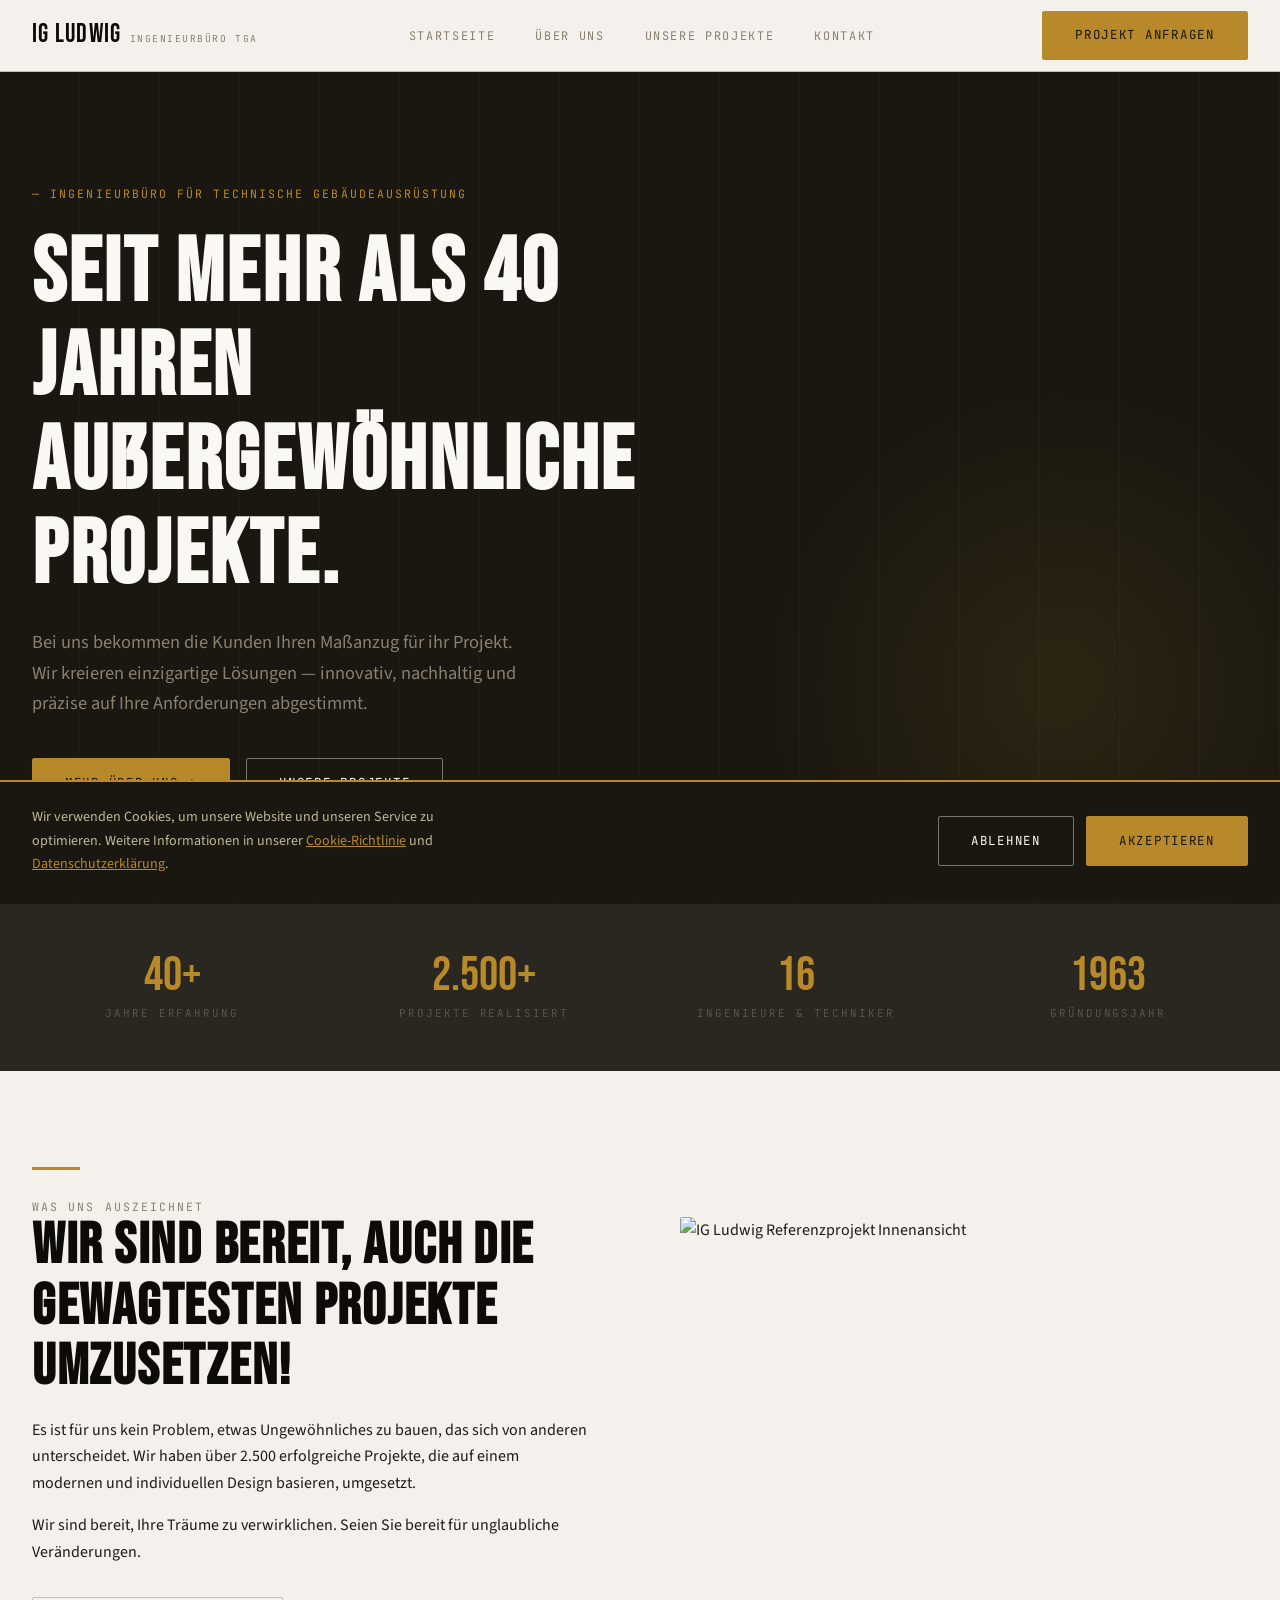
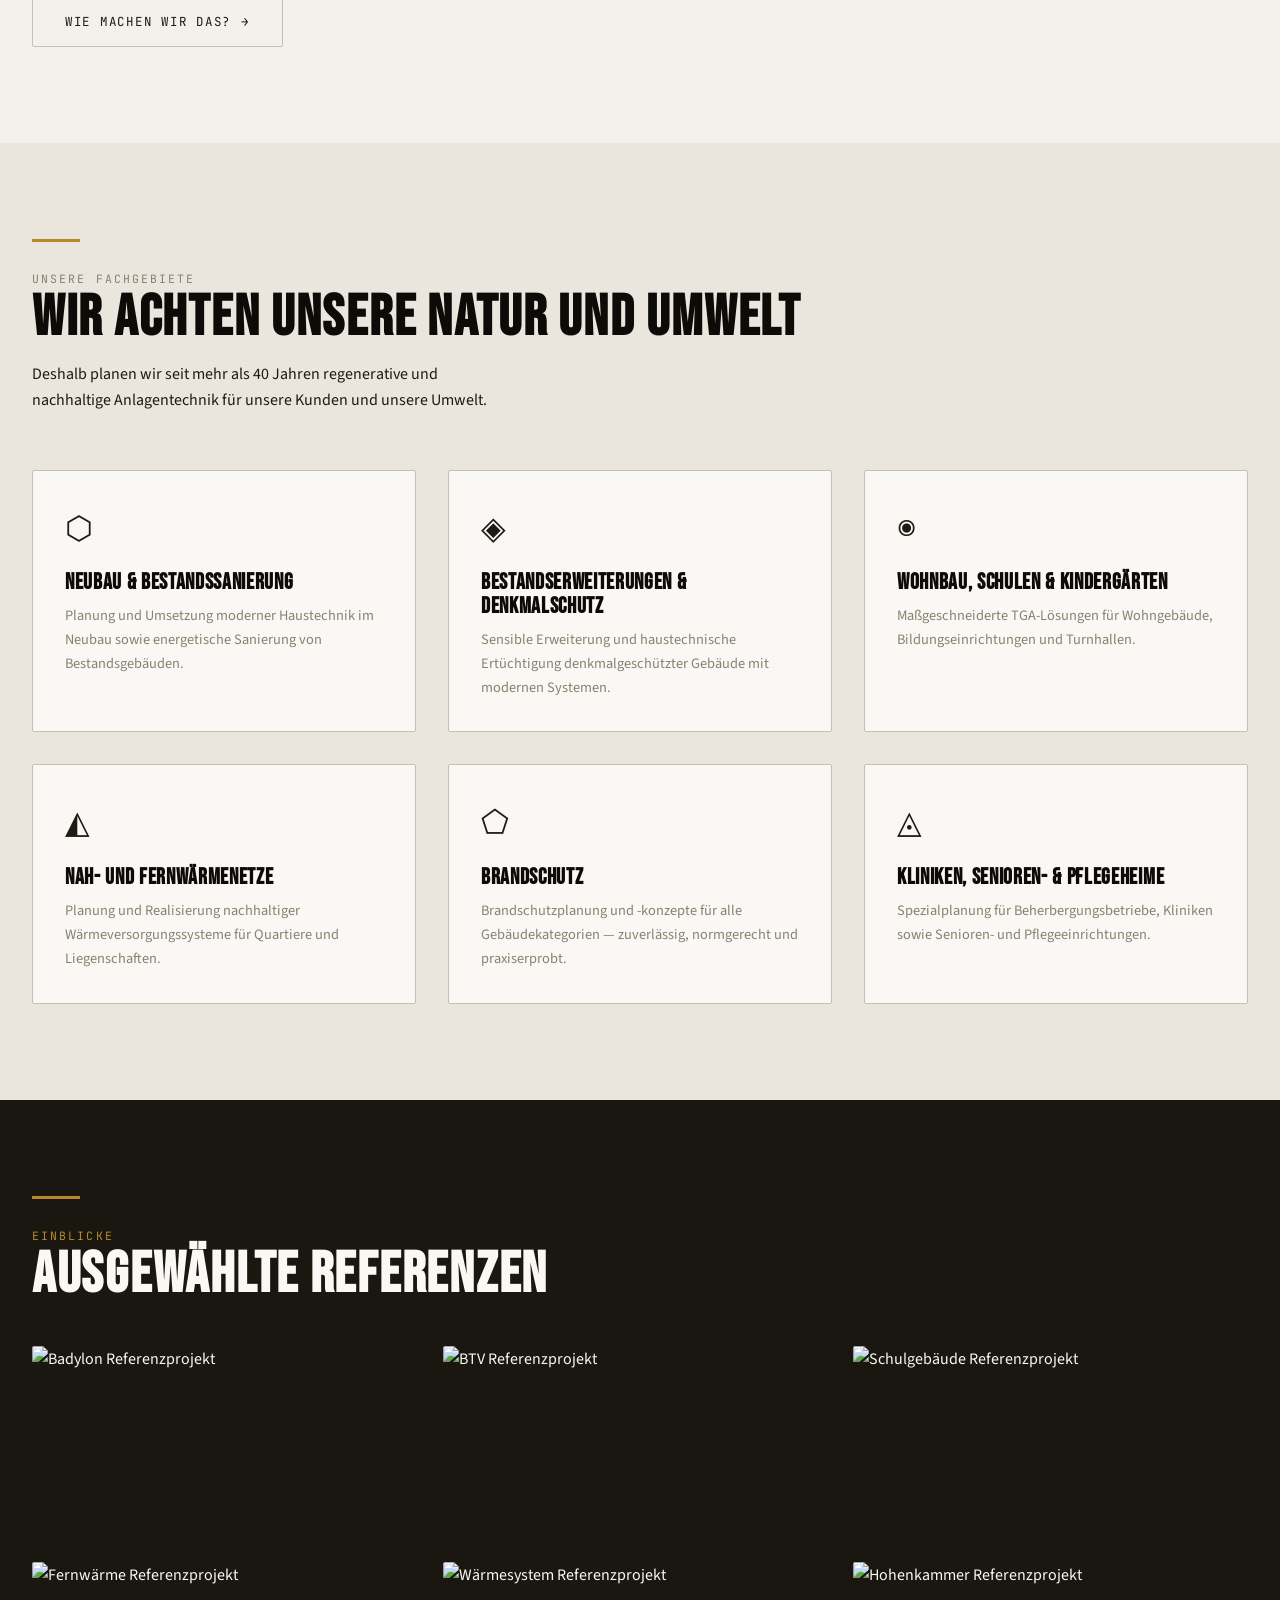
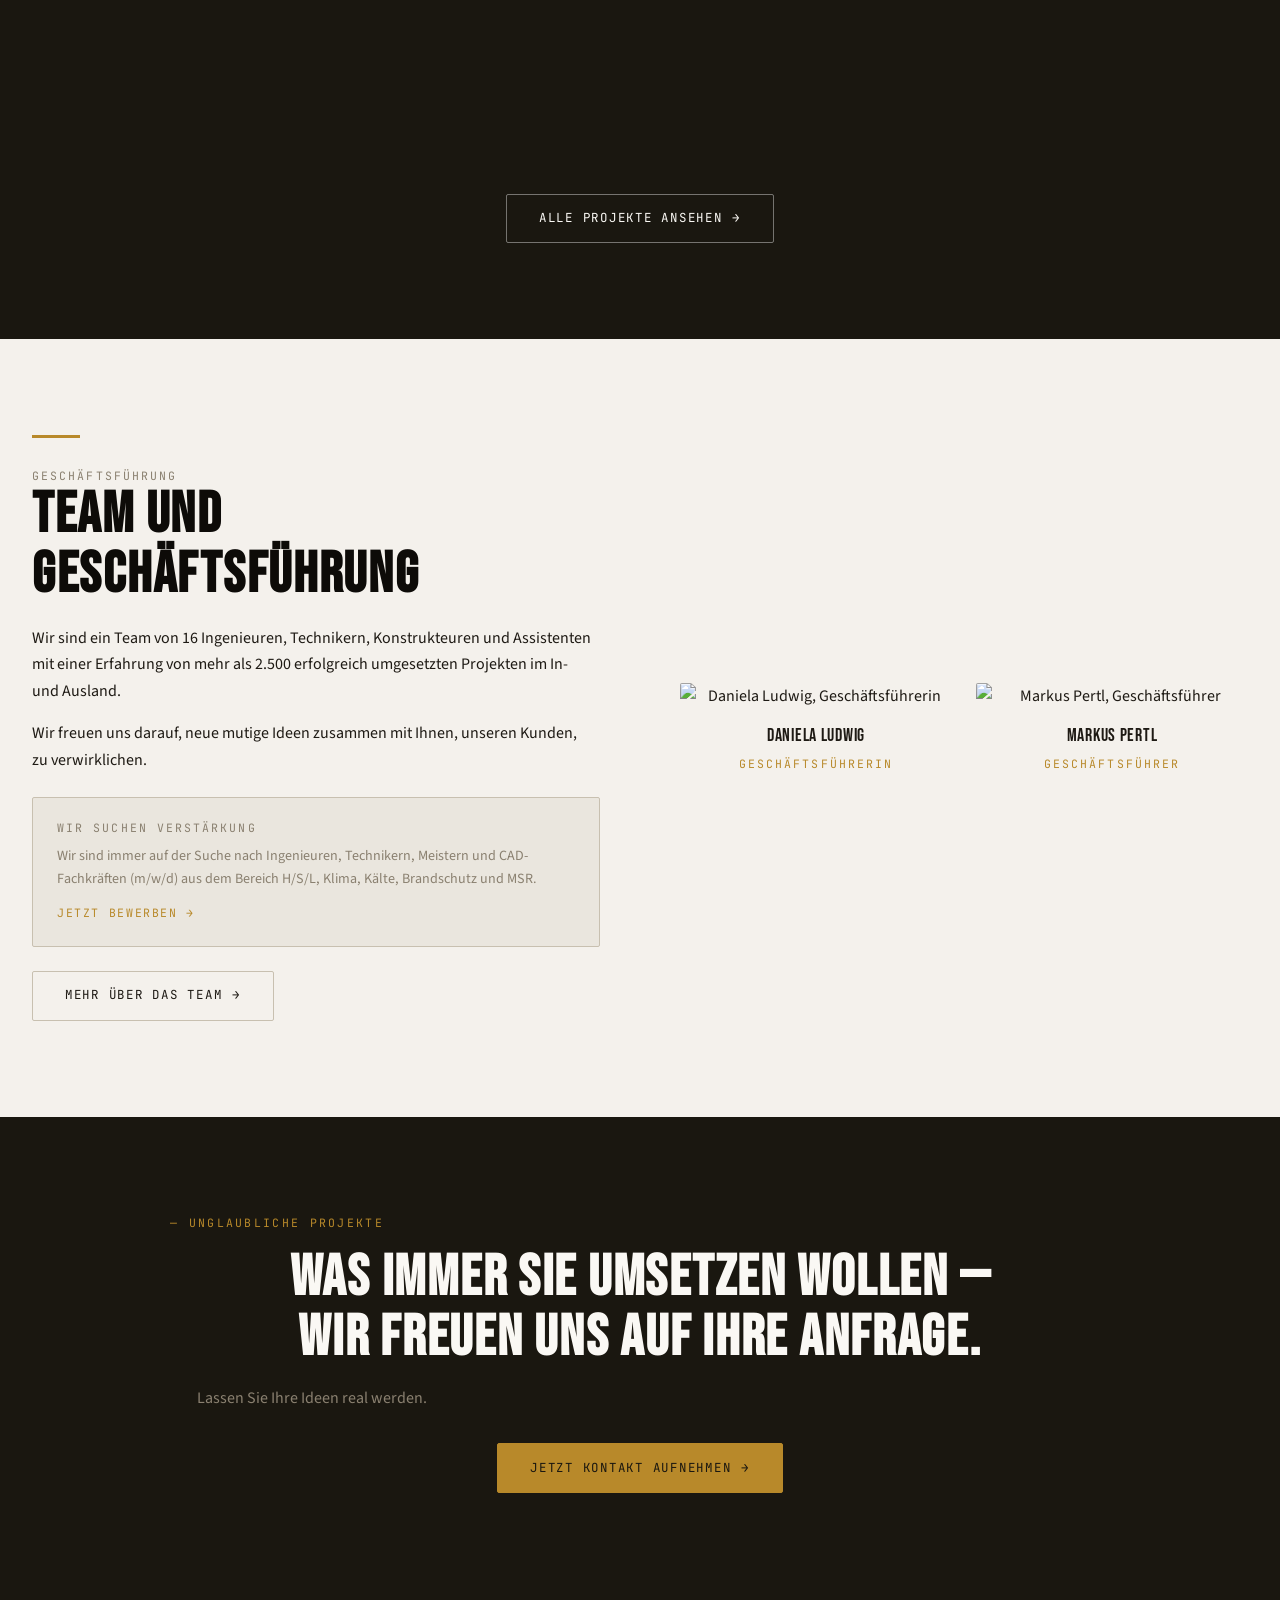
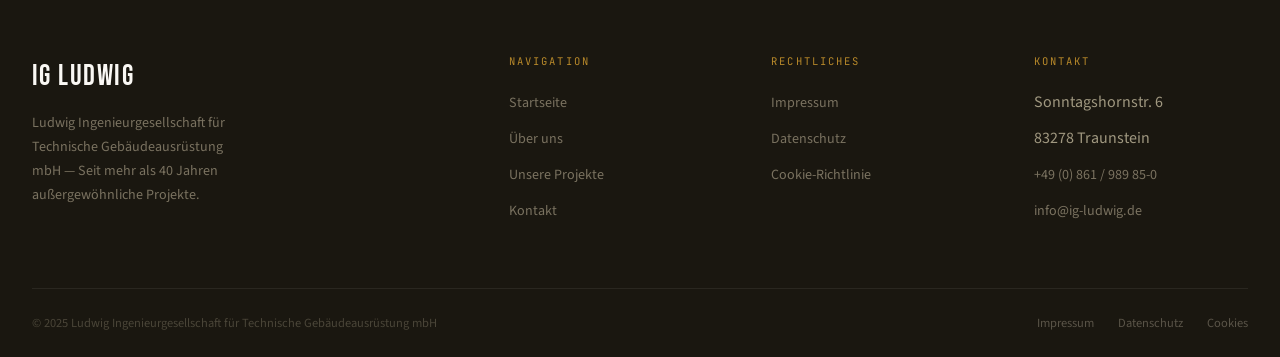
==== commit 0e85fc53: "Update index.html" ====
--- a/index.html
+++ b/index.html
@@ -3,58 +3,54 @@
 <head>
   <meta charset="UTF-8">
   <meta name="viewport" content="width=device-width, initial-scale=1.0">
-  <meta name="description" content="Schreiber & Partner Ingenieure – Ihr Ingenieurbüro für Tragwerksplanung, Bauleitung und Projektentwicklung.">
-  <title>Schreiber & Partner Ingenieure</title>
-  <link rel="stylesheet" href="static/css/main.css">
-  <link rel="icon" href="static/img/placeholder.svg" type="image/svg+xml">
+  <meta name="description" content="Ludwig Ingenieurgesellschaft für Technische Gebäudeausrüstung mbH – Seit mehr als 40 Jahren setzen wir für unsere Kunden außergewöhnliche Projekte um.">
+  <title>IG Ludwig – Ingenieurbüro für Technische Gebäudeausrüstung</title>
+  <link rel="stylesheet" href="/static/css/main.css">
 </head>
 <body>
 
-<!-- ── Navigation ──────────────────────────────────────────── -->
 <nav class="site-nav" role="navigation" aria-label="Hauptnavigation">
   <div class="container">
-    <a href="/" class="nav-logo" aria-label="Schreiber & Partner Ingenieure – Startseite">
-      <span class="nav-logo-mark">S&amp;P</span>
-      <span class="nav-logo-tag">Ingenieure</span>
+    <a href="/" class="nav-logo" aria-label="IG Ludwig – Startseite">
+      <span class="nav-logo-mark">IG Ludwig</span>
+      <span class="nav-logo-tag">Ingenieurbüro TGA</span>
     </a>
     <ul class="nav-links" role="list">
       <li><a href="/">Startseite</a></li>
       <li><a href="/ueber-uns">Über uns</a></li>
-      <li><a href="/projekte">Projekte</a></li>
+      <li><a href="/projekte">Unsere Projekte</a></li>
       <li><a href="/kontakt">Kontakt</a></li>
     </ul>
-    <a href="/kontakt" class="btn btn--primary nav-cta">Kontakt aufnehmen</a>
+    <a href="/kontakt" class="btn btn--primary nav-cta">Projekt anfragen</a>
     <button class="nav-hamburger" aria-label="Menü öffnen" aria-expanded="false" aria-controls="mobile-menu">
       <span></span><span></span><span></span>
     </button>
   </div>
 </nav>
-
-<!-- ── Mobile Menu ─────────────────────────────────────────── -->
-<div class="mobile-menu" id="mobile-menu" role="navigation" aria-label="Mobilnavigation">
+<div class="mobile-menu" id="mobile-menu">
   <a href="/">Startseite</a>
   <a href="/ueber-uns">Über uns</a>
-  <a href="/projekte">Projekte</a>
+  <a href="/projekte">Unsere Projekte</a>
   <a href="/kontakt">Kontakt</a>
 </div>
 
 <main class="page-body">
 
   <!-- ── Hero ──────────────────────────────────────────────── -->
-  <section class="hero section--dark" style="padding-block:7rem 6rem;position:relative;overflow:hidden;min-height:88vh;display:flex;align-items:center;">
+  <section class="section--dark" style="padding-block:7rem 6rem;position:relative;overflow:hidden;min-height:88vh;display:flex;align-items:center;">
     <div style="position:absolute;inset:0;background:repeating-linear-gradient(90deg,transparent,transparent 79px,rgba(255,255,255,0.025) 79px,rgba(255,255,255,0.025) 80px);pointer-events:none;"></div>
     <div style="position:absolute;bottom:-80px;right:-80px;width:600px;height:600px;border-radius:50%;background:radial-gradient(circle,rgba(184,137,42,0.12) 0%,transparent 70%);pointer-events:none;"></div>
     <div class="container" style="position:relative;">
-      <p class="label" style="color:var(--col-accent);margin-bottom:1.5rem;" data-reveal>— Ingenieurplanung seit 1994</p>
-      <h1 data-reveal data-reveal-delay="80" style="max-width:14ch;margin-bottom:1.5rem;color:var(--col-white);">
-        Präzision.<br>Verantwortung.<br>Ingenieurskunst.
+      <p class="label" style="color:var(--col-accent);margin-bottom:1.5rem;" data-reveal>— Ingenieurbüro für Technische Gebäudeausrüstung</p>
+      <h1 data-reveal data-reveal-delay="80" style="max-width:16ch;margin-bottom:1.5rem;color:var(--col-white);">
+        Seit mehr als 40 Jahren außergewöhnliche Projekte.
       </h1>
-      <p data-reveal data-reveal-delay="160" style="font-size:1.15rem;color:#8a8070;max-width:52ch;margin-bottom:2.5rem;">
-        Wir planen und realisieren anspruchsvolle Bauvorhaben — von der ersten Idee bis zur schlüsselfertigen Übergabe. Mit 30 Jahren Erfahrung und einem Team aus Spezialisten.
+      <p data-reveal data-reveal-delay="160" style="font-size:1.15rem;color:#8a8070;max-width:54ch;margin-bottom:2.5rem;">
+        Bei uns bekommen die Kunden Ihren Maßanzug für ihr Projekt. Wir kreieren einzigartige Lösungen — innovativ, nachhaltig und präzise auf Ihre Anforderungen abgestimmt.
       </p>
       <div data-reveal data-reveal-delay="240" style="display:flex;gap:1rem;flex-wrap:wrap;">
-        <a href="/projekte" class="btn btn--primary">Unsere Projekte <span class="arrow">→</span></a>
-        <a href="/kontakt" class="btn btn--outline-light">Kontakt aufnehmen</a>
+        <a href="/ueber-uns" class="btn btn--primary">Mehr über uns <span class="arrow">→</span></a>
+        <a href="/projekte" class="btn btn--outline-light">Unsere Projekte</a>
       </div>
     </div>
   </section>
@@ -64,117 +60,189 @@
     <div class="container">
       <div class="stats-grid">
         <div data-reveal>
-          <div class="stat-number">30+</div>
+          <div class="stat-number">40+</div>
           <div class="stat-label">Jahre Erfahrung</div>
         </div>
         <div data-reveal data-reveal-delay="80">
-          <div class="stat-number">420</div>
+          <div class="stat-number">2.500+</div>
           <div class="stat-label">Projekte realisiert</div>
         </div>
         <div data-reveal data-reveal-delay="160">
-          <div class="stat-number">18</div>
-          <div class="stat-label">Fachingenieure</div>
+          <div class="stat-number">16</div>
+          <div class="stat-label">Ingenieure & Techniker</div>
         </div>
         <div data-reveal data-reveal-delay="240">
-          <div class="stat-number">99%</div>
-          <div class="stat-label">Kundenzufriedenheit</div>
-        </div>
-      </div>
-    </div>
-  </div>
+          <div class="stat-number">1963</div>
+          <div class="stat-label">Gründungsjahr</div>
+        </div>
+      </div>
+    </div>
+  </div>
+
+  <!-- ── Intro ──────────────────────────────────────────────── -->
+  <section class="section">
+    <div class="container">
+      <div class="grid-2" style="align-items:center;gap:5rem;">
+        <div data-reveal>
+          <span class="accent-line"></span>
+          <p class="label">Was uns auszeichnet</p>
+          <h2 style="margin-bottom:1.2rem;">Wir sind bereit, auch die gewagtesten Projekte umzusetzen!</h2>
+          <p style="margin-bottom:1rem;">Es ist für uns kein Problem, etwas Ungewöhnliches zu bauen, das sich von anderen unterscheidet. Wir haben über 2.500 erfolgreiche Projekte, die auf einem modernen und individuellen Design basieren, umgesetzt.</p>
+          <p style="margin-bottom:2rem;">Wir sind bereit, Ihre Träume zu verwirklichen. Seien Sie bereit für unglaubliche Veränderungen.</p>
+          <a href="/projekte" class="btn btn--outline">Wie machen wir das? <span class="arrow">→</span></a>
+        </div>
+        <div data-reveal data-reveal-delay="100">
+          <img src="https://i0.wp.com/ig-ludwig.de/wp-content/uploads/2020/09/innen.jpg?resize=1265%2C640&ssl=1"
+               alt="IG Ludwig Referenzprojekt Innenansicht"
+               style="width:100%;height:380px;object-fit:cover;border-radius:2px;"
+               loading="lazy">
+        </div>
+      </div>
+    </div>
+  </section>
 
   <!-- ── Leistungen ────────────────────────────────────────── -->
-  <section class="section">
+  <section class="section section--surface">
     <div class="container">
       <div style="margin-bottom:3.5rem;" data-reveal>
         <span class="accent-line"></span>
-        <p class="label">Unsere Leistungen</p>
-        <h2>Was wir für Sie leisten</h2>
+        <p class="label">Unsere Fachgebiete</p>
+        <h2>Wir achten unsere Natur und Umwelt</h2>
+        <p style="margin-top:.75rem;max-width:60ch;">Deshalb planen wir seit mehr als 40 Jahren regenerative und nachhaltige Anlagentechnik für unsere Kunden und unsere Umwelt.</p>
       </div>
       <div class="grid-3">
-        <div class="leistung-card" data-reveal style="padding:2rem;border:1px solid var(--col-border);background:var(--col-white);">
-          <div style="font-size:2rem;margin-bottom:1.2rem;">⬡</div>
-          <h3 style="font-size:1.5rem;margin-bottom:.75rem;">Tragwerksplanung</h3>
-          <p style="font-size:.92rem;color:var(--col-muted);">Statische Berechnungen und konstruktive Durchbildung für alle Bauwerkstypen — Hochbau, Industriebau, Sonderbauwerke.</p>
-        </div>
-        <div class="leistung-card" data-reveal data-reveal-delay="80" style="padding:2rem;border:1px solid var(--col-border);background:var(--col-white);">
-          <div style="font-size:2rem;margin-bottom:1.2rem;">◈</div>
-          <h3 style="font-size:1.5rem;margin-bottom:.75rem;">Bauleitung</h3>
-          <p style="font-size:.92rem;color:var(--col-muted);">Professionelle Bauleitung und Bauüberwachung. Wir sorgen dafür, dass Ihr Projekt termingerecht und im Budget realisiert wird.</p>
-        </div>
-        <div class="leistung-card" data-reveal data-reveal-delay="160" style="padding:2rem;border:1px solid var(--col-border);background:var(--col-white);">
-          <div style="font-size:2rem;margin-bottom:1.2rem;">◉</div>
-          <h3 style="font-size:1.5rem;margin-bottom:.75rem;">Projektentwicklung</h3>
-          <p style="font-size:.92rem;color:var(--col-muted);">Von der Machbarkeitsstudie bis zur Genehmigungsplanung — wir begleiten Ihr Vorhaben von der ersten Idee an.</p>
-        </div>
-        <div class="leistung-card" data-reveal style="padding:2rem;border:1px solid var(--col-border);background:var(--col-white);">
-          <div style="font-size:2rem;margin-bottom:1.2rem;">◭</div>
-          <h3 style="font-size:1.5rem;margin-bottom:.75rem;">Gutachten & Prüfung</h3>
-          <p style="font-size:.92rem;color:var(--col-muted);">Bausubstanzgutachten, Schadensanalysen und Standsicherheitsnachweise für Bestands- und Neubauobjekte.</p>
-        </div>
-        <div class="leistung-card" data-reveal data-reveal-delay="80" style="padding:2rem;border:1px solid var(--col-border);background:var(--col-white);">
-          <div style="font-size:2rem;margin-bottom:1.2rem;">⬠</div>
-          <h3 style="font-size:1.5rem;margin-bottom:.75rem;">Energieberatung</h3>
-          <p style="font-size:.92rem;color:var(--col-muted);">Energetische Analyse und Optimierung von Gebäuden. GEG-Nachweise, KfW-Antragsbegleitung und Sanierungskonzepte.</p>
-        </div>
-        <div class="leistung-card" data-reveal data-reveal-delay="160" style="padding:2rem;border:1px solid var(--col-border);background:var(--col-white);">
-          <div style="font-size:2rem;margin-bottom:1.2rem;">◬</div>
-          <h3 style="font-size:1.5rem;margin-bottom:.75rem;">BIM-Planung</h3>
-          <p style="font-size:.92rem;color:var(--col-muted);">Building Information Modeling für eine lückenlose, digitale Projektdokumentation und effiziente Zusammenarbeit aller Gewerke.</p>
-        </div>
-      </div>
-    </div>
-  </section>
-
-  <!-- ── Referenz-Teaser ────────────────────────────────────── -->
+        <div data-reveal style="padding:2rem;border:1px solid var(--col-border);background:var(--col-white);border-radius:2px;">
+          <div style="font-size:2rem;margin-bottom:1rem;">⬡</div>
+          <h3 style="font-size:1.4rem;margin-bottom:.6rem;">Neubau & Bestandssanierung</h3>
+          <p style="font-size:.9rem;color:var(--col-muted);">Planung und Umsetzung moderner Haustechnik im Neubau sowie energetische Sanierung von Bestandsgebäuden.</p>
+        </div>
+        <div data-reveal data-reveal-delay="60" style="padding:2rem;border:1px solid var(--col-border);background:var(--col-white);border-radius:2px;">
+          <div style="font-size:2rem;margin-bottom:1rem;">◈</div>
+          <h3 style="font-size:1.4rem;margin-bottom:.6rem;">Bestandserweiterungen & Denkmalschutz</h3>
+          <p style="font-size:.9rem;color:var(--col-muted);">Sensible Erweiterung und haustechnische Ertüchtigung denkmalgeschützter Gebäude mit modernen Systemen.</p>
+        </div>
+        <div data-reveal data-reveal-delay="120" style="padding:2rem;border:1px solid var(--col-border);background:var(--col-white);border-radius:2px;">
+          <div style="font-size:2rem;margin-bottom:1rem;">◉</div>
+          <h3 style="font-size:1.4rem;margin-bottom:.6rem;">Wohnbau, Schulen & Kindergärten</h3>
+          <p style="font-size:.9rem;color:var(--col-muted);">Maßgeschneiderte TGA-Lösungen für Wohngebäude, Bildungseinrichtungen und Turnhallen.</p>
+        </div>
+        <div data-reveal style="padding:2rem;border:1px solid var(--col-border);background:var(--col-white);border-radius:2px;">
+          <div style="font-size:2rem;margin-bottom:1rem;">◭</div>
+          <h3 style="font-size:1.4rem;margin-bottom:.6rem;">Nah- und Fernwärmenetze</h3>
+          <p style="font-size:.9rem;color:var(--col-muted);">Planung und Realisierung nachhaltiger Wärmeversorgungssysteme für Quartiere und Liegenschaften.</p>
+        </div>
+        <div data-reveal data-reveal-delay="60" style="padding:2rem;border:1px solid var(--col-border);background:var(--col-white);border-radius:2px;">
+          <div style="font-size:2rem;margin-bottom:1rem;">⬠</div>
+          <h3 style="font-size:1.4rem;margin-bottom:.6rem;">Brandschutz</h3>
+          <p style="font-size:.9rem;color:var(--col-muted);">Brandschutzplanung und -konzepte für alle Gebäudekategorien — zuverlässig, normgerecht und praxiserprobt.</p>
+        </div>
+        <div data-reveal data-reveal-delay="120" style="padding:2rem;border:1px solid var(--col-border);background:var(--col-white);border-radius:2px;">
+          <div style="font-size:2rem;margin-bottom:1rem;">◬</div>
+          <h3 style="font-size:1.4rem;margin-bottom:.6rem;">Kliniken, Senioren- & Pflegeheime</h3>
+          <p style="font-size:.9rem;color:var(--col-muted);">Spezialplanung für Beherbergungsbetriebe, Kliniken sowie Senioren- und Pflegeeinrichtungen.</p>
+        </div>
+      </div>
+    </div>
+  </section>
+
+  <!-- ── Bildergalerie ──────────────────────────────────────── -->
   <section class="section section--dark">
-    <div class="container" style="display:grid;grid-template-columns:1fr 1fr;gap:4rem;align-items:center;">
+    <div class="container">
+      <div style="margin-bottom:2.5rem;" data-reveal>
+        <span class="accent-line"></span>
+        <p class="label" style="color:var(--col-accent);">Einblicke</p>
+        <h2 style="color:var(--col-white);">Ausgewählte Referenzen</h2>
+      </div>
+      <div style="display:grid;grid-template-columns:repeat(3,1fr);gap:1rem;" data-reveal>
+        <img src="https://i0.wp.com/ig-ludwig.de/wp-content/uploads/2020/09/Badylon-1.jpg?resize=1200%2C808&ssl=1"
+             alt="Badylon Referenzprojekt" loading="lazy"
+             style="width:100%;height:200px;object-fit:cover;border-radius:2px;">
+        <img src="https://i0.wp.com/ig-ludwig.de/wp-content/uploads/2020/09/BTV.jpg?resize=1200%2C808"
+             alt="BTV Referenzprojekt" loading="lazy"
+             style="width:100%;height:200px;object-fit:cover;border-radius:2px;">
+        <img src="https://i0.wp.com/ig-ludwig.de/wp-content/uploads/2020/09/Schule-1.jpg?resize=1200%2C808&ssl=1"
+             alt="Schulgebäude Referenzprojekt" loading="lazy"
+             style="width:100%;height:200px;object-fit:cover;border-radius:2px;">
+        <img src="https://i0.wp.com/ig-ludwig.de/wp-content/uploads/2020/09/Fernwaerme.jpg?resize=1200%2C808&ssl=1"
+             alt="Fernwärme Referenzprojekt" loading="lazy"
+             style="width:100%;height:200px;object-fit:cover;border-radius:2px;">
+        <img src="https://i0.wp.com/ig-ludwig.de/wp-content/uploads/2020/09/Waerme.jpg?resize=1200%2C808&ssl=1"
+             alt="Wärmesystem Referenzprojekt" loading="lazy"
+             style="width:100%;height:200px;object-fit:cover;border-radius:2px;">
+        <img src="https://i0.wp.com/ig-ludwig.de/wp-content/uploads/2020/09/Hohenkammer.jpg?resize=1200%2C808&ssl=1"
+             alt="Hohenkammer Referenzprojekt" loading="lazy"
+             style="width:100%;height:200px;object-fit:cover;border-radius:2px;">
+      </div>
+      <div style="text-align:center;margin-top:2rem;" data-reveal>
+        <a href="/projekte" class="btn btn--outline-light">Alle Projekte ansehen <span class="arrow">→</span></a>
+      </div>
+    </div>
+  </section>
+
+  <!-- ── Team-Teaser ────────────────────────────────────────── -->
+  <section class="section">
+    <div class="container">
+      <div class="grid-2" style="align-items:center;gap:5rem;">
+        <div data-reveal>
+          <span class="accent-line"></span>
+          <p class="label">Geschäftsführung</p>
+          <h2 style="margin-bottom:1.2rem;">Team und Geschäftsführung</h2>
+          <p style="margin-bottom:1rem;">Wir sind ein Team von 16 Ingenieuren, Technikern, Konstrukteuren und Assistenten mit einer Erfahrung von mehr als 2.500 erfolgreich umgesetzten Projekten im In- und Ausland.</p>
+          <p style="margin-bottom:1.5rem;">Wir freuen uns darauf, neue mutige Ideen zusammen mit Ihnen, unseren Kunden, zu verwirklichen.</p>
+          <div style="background:var(--col-surface);border:1px solid var(--col-border);padding:1.25rem 1.5rem;border-radius:2px;margin-bottom:1.5rem;">
+            <p class="label" style="margin-bottom:.5rem;">Wir suchen Verstärkung</p>
+            <p style="font-size:.88rem;color:var(--col-muted);">Wir sind immer auf der Suche nach Ingenieuren, Technikern, Meistern und CAD-Fachkräften (m/w/d) aus dem Bereich H/S/L, Klima, Kälte, Brandschutz und MSR.</p>
+            <a href="mailto:info@ig-ludwig.de" style="display:inline-block;margin-top:.75rem;font-family:var(--ff-mono);font-size:.72rem;letter-spacing:.14em;text-transform:uppercase;color:var(--col-accent);">Jetzt bewerben →</a>
+          </div>
+          <a href="/ueber-uns" class="btn btn--outline">Mehr über das Team <span class="arrow">→</span></a>
+        </div>
+        <div data-reveal data-reveal-delay="100" style="display:grid;grid-template-columns:1fr 1fr;gap:1.5rem;">
+          <div style="text-align:center;">
+            <img src="https://i0.wp.com/ig-ludwig.de/wp-content/uploads/2020/08/DL-sw2.jpg?fit=330%2C480&ssl=1"
+                 alt="Daniela Ludwig, Geschäftsführerin"
+                 style="width:100%;max-height:240px;object-fit:cover;object-position:top;border-radius:2px;margin-bottom:.75rem;">
+            <div style="font-family:var(--ff-display);font-size:1.1rem;letter-spacing:.04em;">Daniela Ludwig</div>
+            <div class="label" style="color:var(--col-accent);margin-top:.25rem;">Geschäftsführerin</div>
+          </div>
+          <div style="text-align:center;">
+            <img src="https://i0.wp.com/ig-ludwig.de/wp-content/uploads/2020/09/MP-sw2.jpg?fit=330%2C480&ssl=1"
+                 alt="Markus Pertl, Geschäftsführer"
+                 style="width:100%;max-height:240px;object-fit:cover;object-position:top;border-radius:2px;margin-bottom:.75rem;">
+            <div style="font-family:var(--ff-display);font-size:1.1rem;letter-spacing:.04em;">Markus Pertl</div>
+            <div class="label" style="color:var(--col-accent);margin-top:.25rem;">Geschäftsführer</div>
+          </div>
+        </div>
+      </div>
+    </div>
+  </section>
+
+  <!-- ── CTA ───────────────────────────────────────────────── -->
+  <section class="section section--dark" style="text-align:center;">
+    <div class="container">
       <div data-reveal>
-        <span class="accent-line"></span>
-        <p class="label" style="color:var(--col-accent);">Referenzprojekte</p>
-        <h2 style="color:var(--col-white);margin-bottom:1.2rem;">Unsere Arbeit spricht für sich</h2>
-        <p style="color:#8a8070;margin-bottom:2rem;">Über 420 erfolgreich realisierte Bauvorhaben — von Einfamilienhäusern bis zu mehrgeschossigen Gewerbekomplexen. Lernen Sie unsere Referenzprojekte kennen.</p>
-        <a href="/projekte" class="btn btn--outline-light">Alle Projekte ansehen <span class="arrow">→</span></a>
-      </div>
-      <div data-reveal data-reveal-delay="120" style="display:grid;grid-template-columns:1fr 1fr;gap:1rem;">
-        <div style="height:180px;background:var(--col-dark-2);border:1px solid #2a2720;border-radius:2px;display:flex;align-items:center;justify-content:center;font-family:var(--ff-display);font-size:3rem;color:var(--col-accent);">⬡</div>
-        <div style="height:180px;background:var(--col-dark-2);border:1px solid #2a2720;border-radius:2px;display:flex;align-items:center;justify-content:center;font-family:var(--ff-display);font-size:3rem;color:var(--col-accent);margin-top:2rem;">◈</div>
-        <div style="height:180px;background:var(--col-dark-2);border:1px solid #2a2720;border-radius:2px;display:flex;align-items:center;justify-content:center;font-family:var(--ff-display);font-size:3rem;color:var(--col-accent);margin-top:-2rem;">◉</div>
-        <div style="height:180px;background:var(--col-dark-2);border:1px solid #2a2720;border-radius:2px;display:flex;align-items:center;justify-content:center;font-family:var(--ff-display);font-size:3rem;color:var(--col-accent);">◭</div>
-      </div>
-    </div>
-  </section>
-
-  <!-- ── CTA ───────────────────────────────────────────────── -->
-  <section class="section section--surface" style="text-align:center;">
-    <div class="container">
-      <div data-reveal>
-        <span class="accent-line" style="margin-inline:auto;display:block;width:48px;"></span>
-        <h2 style="margin-bottom:1rem;">Starten wir Ihr Projekt gemeinsam</h2>
-        <p style="margin-inline:auto;margin-bottom:2rem;color:var(--col-muted);">
-          Haben Sie ein Bauvorhaben? Wir beraten Sie gerne unverbindlich und kostenfrei in einem ersten Gespräch.
-        </p>
-        <a href="/kontakt" class="btn btn--primary" style="font-size:.88rem;">Jetzt Kontakt aufnehmen <span class="arrow">→</span></a>
+        <p style="font-family:var(--ff-mono);font-size:.72rem;letter-spacing:.2em;text-transform:uppercase;color:var(--col-accent);margin-bottom:1rem;">— Unglaubliche Projekte</p>
+        <h2 style="color:var(--col-white);margin-bottom:1rem;">Was immer Sie umsetzen wollen —<br>wir freuen uns auf Ihre Anfrage.</h2>
+        <p style="color:#8a8070;margin-bottom:2rem;">Lassen Sie Ihre Ideen real werden.</p>
+        <a href="/kontakt" class="btn btn--primary">Jetzt Kontakt aufnehmen <span class="arrow">→</span></a>
       </div>
     </div>
   </section>
 
 </main>
 
-<!-- ── Footer ─────────────────────────────────────────────── -->
 <footer class="site-footer" aria-label="Seitenfuß">
   <div class="container">
     <div class="footer-inner">
       <div>
-        <div class="footer-brand-name">S&amp;P Ingenieure</div>
-        <p class="footer-desc">Schreiber & Partner Ingenieurbüro GmbH — Präzision, Verlässlichkeit und Ingenieurskunst seit 1994.</p>
+        <div class="footer-brand-name">IG Ludwig</div>
+        <p class="footer-desc">Ludwig Ingenieurgesellschaft für Technische Gebäudeausrüstung mbH — Seit mehr als 40 Jahren außergewöhnliche Projekte.</p>
       </div>
       <div>
         <div class="footer-col-title">Navigation</div>
         <ul class="footer-links">
           <li><a href="/">Startseite</a></li>
           <li><a href="/ueber-uns">Über uns</a></li>
-          <li><a href="/projekte">Projekte</a></li>
+          <li><a href="/projekte">Unsere Projekte</a></li>
           <li><a href="/kontakt">Kontakt</a></li>
         </ul>
       </div>
@@ -189,15 +257,15 @@
       <div>
         <div class="footer-col-title">Kontakt</div>
         <ul class="footer-links">
-          <li>Musterstraße 12</li>
-          <li>80333 München</li>
-          <li><a href="tel:+498912345678">+49 89 12345678</a></li>
-          <li><a href="mailto:info@sp-ingenieure.de">info@sp-ingenieure.de</a></li>
+          <li>Sonntagshornstr. 6</li>
+          <li>83278 Traunstein</li>
+          <li><a href="tel:+4986198985-0">+49 (0) 861 / 989 85-0</a></li>
+          <li><a href="mailto:info@ig-ludwig.de">info@ig-ludwig.de</a></li>
         </ul>
       </div>
     </div>
     <div class="footer-bottom">
-      <span>© 2025 Schreiber & Partner Ingenieurbüro GmbH. Alle Rechte vorbehalten.</span>
+      <span>© 2025 Ludwig Ingenieurgesellschaft für Technische Gebäudeausrüstung mbH</span>
       <div style="display:flex;gap:1.5rem;">
         <a href="/impressum">Impressum</a>
         <a href="/datenschutz">Datenschutz</a>
@@ -207,11 +275,9 @@
   </div>
 </footer>
 
-<!-- ── Cookie Banner ───────────────────────────────────────── -->
 <div class="cookie-banner" role="dialog" aria-live="polite" aria-label="Cookie-Einwilligung">
   <p class="cookie-banner-text">
-    Wir verwenden Cookies, um Ihnen die bestmögliche Erfahrung auf unserer Website zu bieten.
-    Mehr Informationen finden Sie in unserer <a href="/cookies">Cookie-Richtlinie</a> und <a href="/datenschutz">Datenschutzerklärung</a>.
+    Wir verwenden Cookies, um unsere Website und unseren Service zu optimieren. Weitere Informationen in unserer <a href="/cookies">Cookie-Richtlinie</a> und <a href="/datenschutz">Datenschutzerklärung</a>.
   </p>
   <div class="cookie-actions">
     <button class="btn btn--outline-light" data-cookie-decline>Ablehnen</button>
@@ -219,6 +285,6 @@
   </div>
 </div>
 
-<script src="static/js/main.js"></script>
+<script src="/static/js/main.js"></script>
 </body>
 </html>
